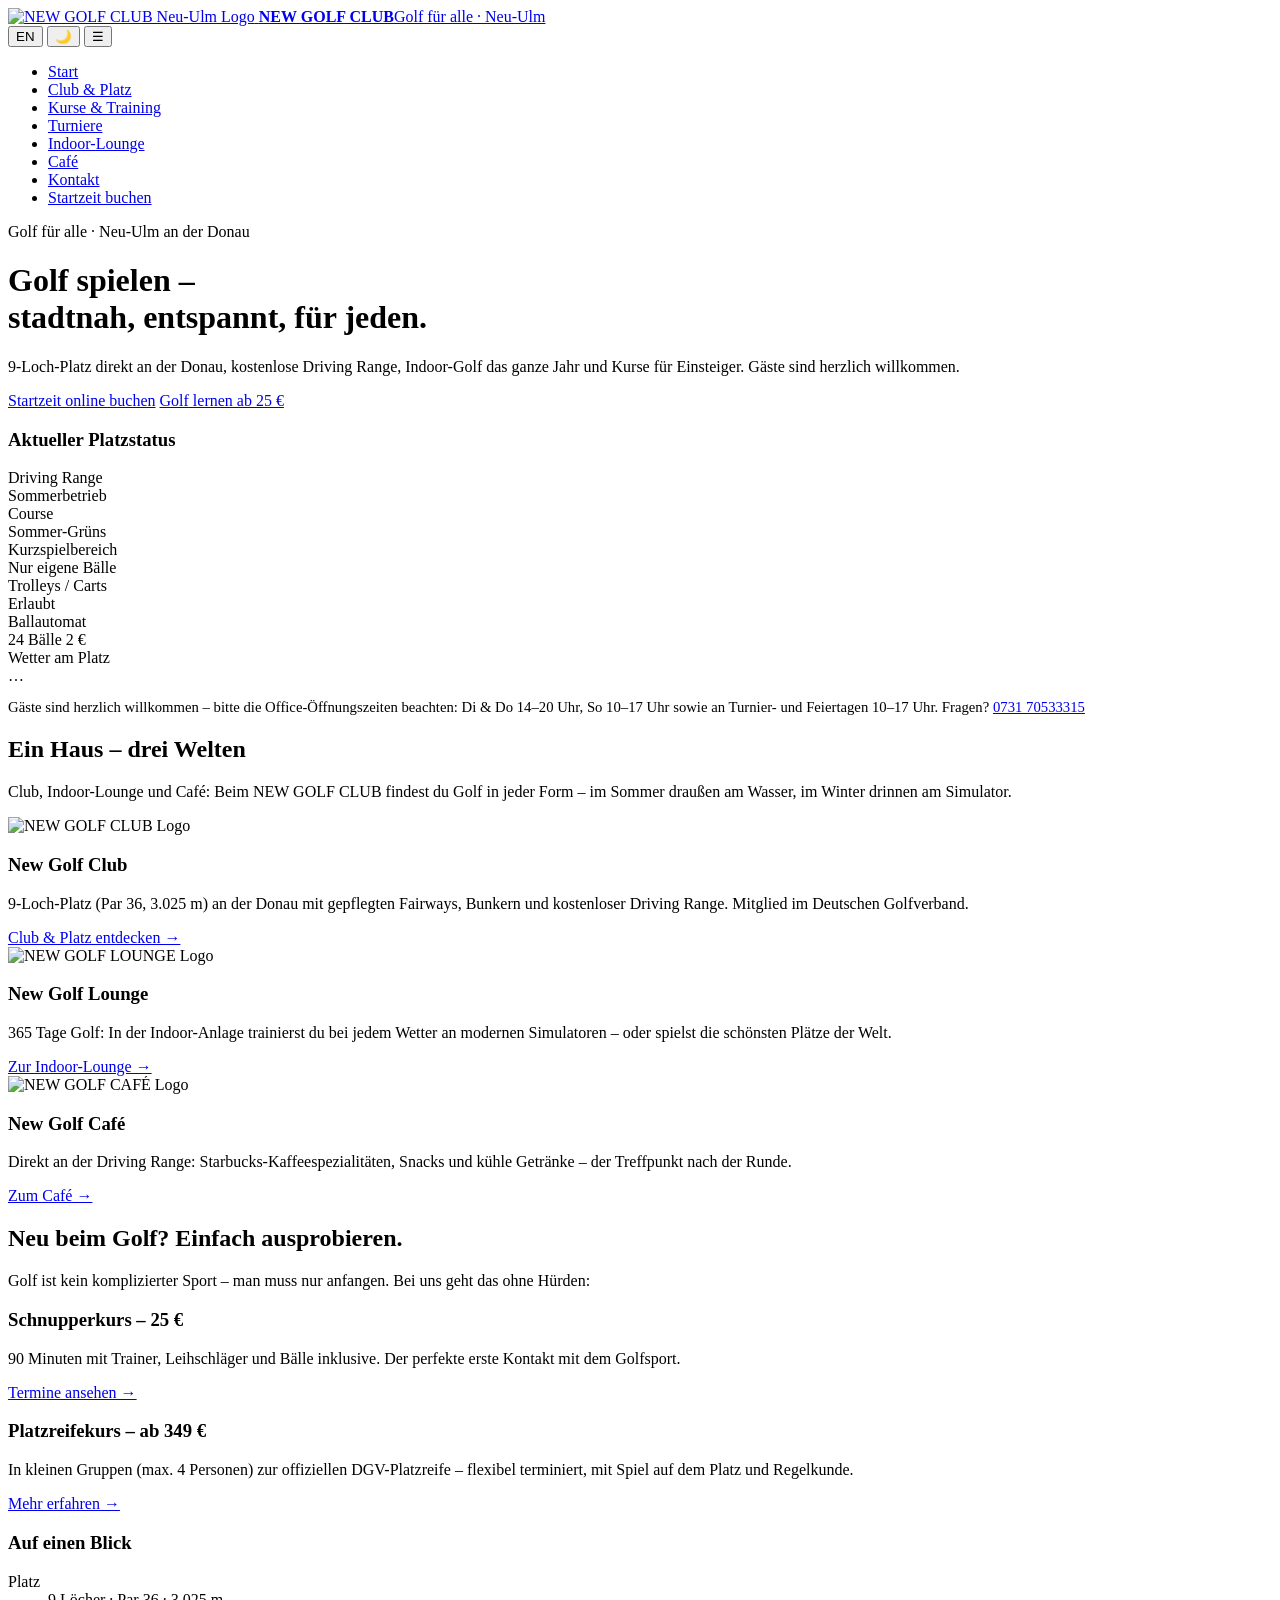
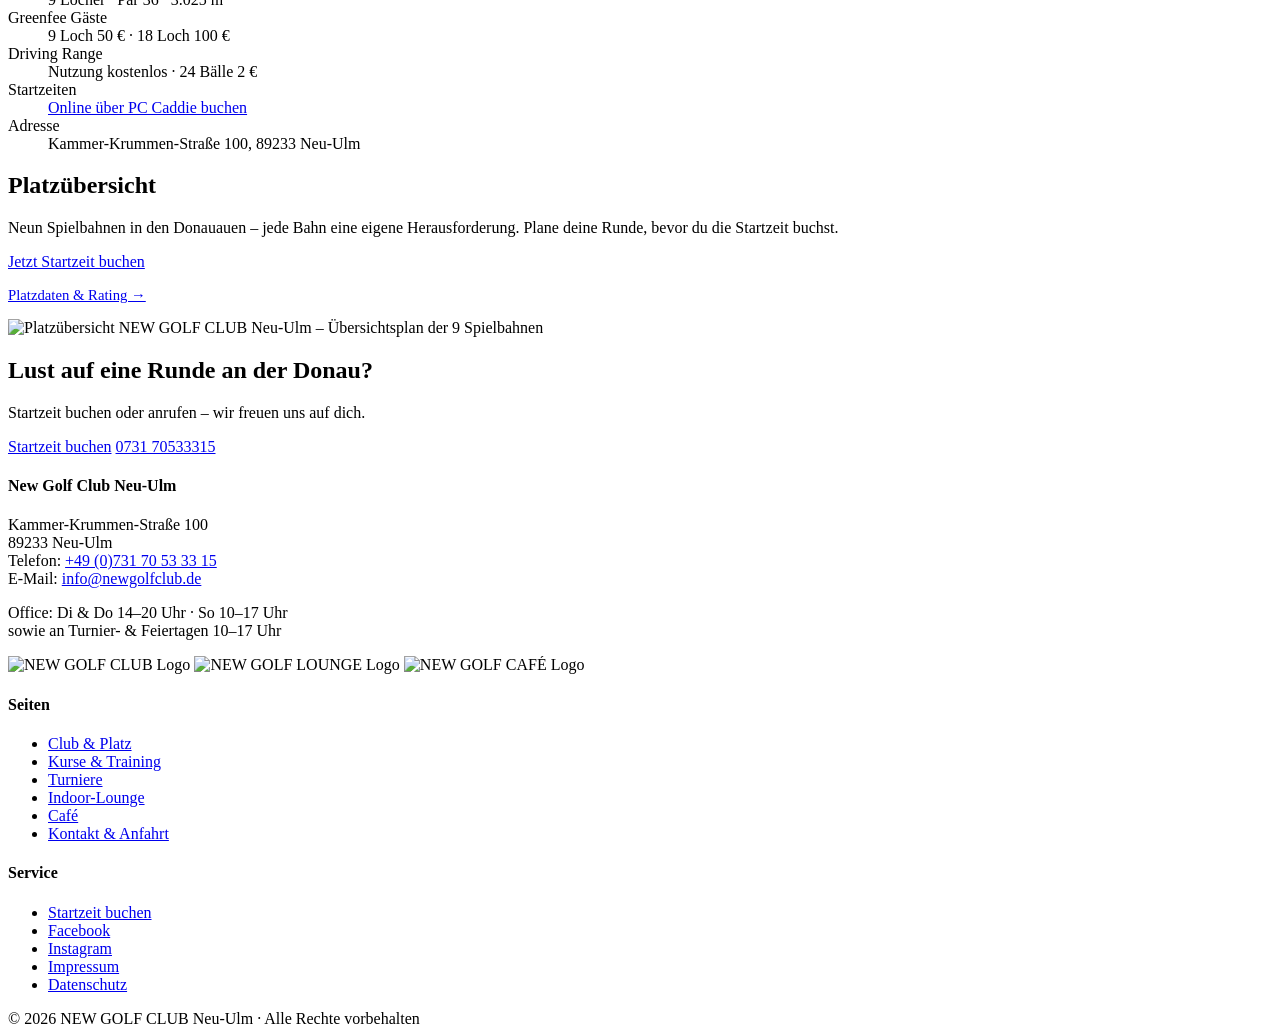
==== index.html @ 9a0db8af "Update index.html" ====
<!DOCTYPE html>
<html lang="de" data-theme="light">
<head>
<meta charset="UTF-8">
<meta name="viewport" content="width=device-width, initial-scale=1">
<title>NEW GOLF CLUB Neu-Ulm – Golf für alle | 9-Loch-Platz, Driving Range & Indoor-Golf</title>
<meta name="description" content="Golf spielen in Neu-Ulm/Ulm: 9-Loch-Golfplatz an der Donau, kostenlose Driving Range, Indoor-Golflounge, Schnupper- und Platzreifekurse. Gäste willkommen – Startzeit online buchen.">
<link rel="canonical" href="https://www.newgolfclub.de/">
<meta property="og:title" content="NEW GOLF CLUB Neu-Ulm – Golf für alle">
<meta property="og:description" content="9-Loch-Golfplatz an der Donau, Driving Range, Indoor-Golf, Kurse für Einsteiger und Fortgeschrittene.">
<meta property="og:type" content="website">
<meta property="og:url" content="https://www.newgolfclub.de/">
<meta property="og:locale" content="de_DE">
<link rel="stylesheet" href="css/style.css">
<script src="js/main.js"></script>
<script type="application/ld+json">
{
  "@context": "https://schema.org",
  "@type": "GolfCourse",
  "name": "NEW GOLF CLUB Neu-Ulm",
  "description": "9-Loch-Golfplatz (Par 36) an der Donau in Neu-Ulm mit Driving Range, Indoor-Golflounge und Golf-Café. Golfkurse für Anfänger und Fortgeschrittene.",
  "url": "https://www.newgolfclub.de/",
  "telephone": "+49-731-70533315",
  "email": "info@newgolfclub.de",
  "address": {
    "@type": "PostalAddress",
    "streetAddress": "Kammer-Krummen-Straße 100",
    "postalCode": "89233",
    "addressLocality": "Neu-Ulm",
    "addressRegion": "Bayern",
    "addressCountry": "DE"
  },
  "geo": { "@type": "GeoCoordinates", "latitude": 48.41129, "longitude": 10.01873 },
  "openingHoursSpecification": [
    { "@type": "OpeningHoursSpecification", "dayOfWeek": ["Tuesday","Thursday"], "opens": "14:00", "closes": "20:00" },
    { "@type": "OpeningHoursSpecification", "dayOfWeek": "Sunday", "opens": "10:00", "closes": "17:00" }
  ],
  "sameAs": [
    "https://www.facebook.com/newgolfclubneuulm/",
    "https://www.instagram.com/newgolfclub_nu/"
  ]
}
</script>
</head>
<body>

<header class="site-header">
  <div class="nav-wrap">
    <a class="brand" href="index.html">
      <img src="https://www.newgolfclub.de/wp-content/uploads/2018/04/mf_logos_alle_2017-02-300x238.png" alt="NEW GOLF CLUB Neu-Ulm Logo">
      <span class="brand-text"><strong>NEW GOLF CLUB</strong><span data-en="Golf for everyone · Neu-Ulm">Golf für alle · Neu-Ulm</span></span>
    </a>
    <div class="toggles">
      <button class="toggle-btn" id="langToggle" aria-label="Switch language">EN</button>
      <button class="toggle-btn" id="themeToggle" aria-label="Farbmodus wechseln">🌙</button>
      <button class="nav-toggle" aria-label="Menü öffnen">☰</button>
    </div>
    <nav class="main-nav" id="nav" aria-label="Hauptnavigation">
      <ul>
        <li><a href="index.html" class="active" data-en="Home">Start</a></li>
        <li><a href="club.html" data-en="Club &amp; Course">Club &amp; Platz</a></li>
        <li><a href="kurse.html" data-en="Lessons &amp; Training">Kurse &amp; Training</a></li>
        <li><a href="turniere.html" data-en="Tournaments">Turniere</a></li>
        <li><a href="lounge.html" data-en="Indoor Lounge">Indoor-Lounge</a></li>
        <li><a href="cafe.html">Café</a></li>
        <li><a href="kontakt.html" data-en="Contact">Kontakt</a></li>
        <li><a class="cta-nav" href="https://www.pccaddie.net/clubs/0498946/app.php?cat=tt_timetable_course" target="_blank" rel="noopener" data-en="Book tee time">Startzeit buchen</a></li>
      </ul>
    </nav>
  </div>
</header>

<div class="hero">
  <div class="hero-inner">
    <span class="kicker" data-en="Golf for everyone · Neu-Ulm on the Danube">Golf für alle · Neu-Ulm an der Donau</span>
    <h1 data-en="Golf – relaxed,&lt;br&gt;close to the city, for everyone.">Golf spielen –<br>stadtnah, entspannt, für jeden.</h1>
    <p class="lead" data-en="9-hole course right on the Danube, free driving range, indoor golf all year round and beginner courses. Guests are very welcome.">9-Loch-Platz direkt an der Donau, kostenlose Driving Range, Indoor-Golf das ganze Jahr und Kurse für Einsteiger. Gäste sind herzlich willkommen.</p>
    <a class="btn btn-gold" href="https://www.pccaddie.net/clubs/0498946/app.php?cat=tt_timetable_course" target="_blank" rel="noopener" data-en="Book tee time online">Startzeit online buchen</a>
    <a class="btn btn-ghost" href="kurse.html" data-en="Learn golf from €25">Golf lernen ab 25&nbsp;€</a>
  </div>
</div>

<section class="section-tight">
  <div class="container">
    <div class="status-bar reveal">
      <h3 data-en="Current course status">Aktueller Platzstatus</h3>
      <div class="status-grid">
        <div class="status-item"><div class="label">Driving Range</div><div class="value" data-en="Summer operation">Sommerbetrieb</div></div>
        <div class="status-item"><div class="label">Course</div><div class="value" data-en="Summer greens">Sommer-Grüns</div></div>
        <div class="status-item"><div class="label" data-en="Short game area">Kurzspielbereich</div><div class="value" data-en="Own balls only">Nur eigene Bälle</div></div>
        <div class="status-item"><div class="label">Trolleys / Carts</div><div class="value" data-en="Allowed">Erlaubt</div></div>
        <div class="status-item"><div class="label" data-en="Ball machine">Ballautomat</div><div class="value" data-en="24 balls €2">24 Bälle 2&nbsp;€</div></div>
        <div class="status-item" id="weatherWidget"><div class="label" data-en="Weather on the course">Wetter am Platz</div><div class="value">…</div></div>
      </div>
      <p style="margin-top:14px; font-size:.92rem; color:var(--text-muted);" data-en="Guests are very welcome – please note the office opening hours: Tue &amp; Thu 2–8 pm, Sun 10 am–5 pm and on tournament days and public holidays 10 am–5 pm. Questions? &lt;a href='tel:+4973170533315'&gt;0731 70533315&lt;/a&gt;">Gäste sind herzlich willkommen – bitte die Office-Öffnungszeiten beachten: Di &amp; Do 14–20&nbsp;Uhr, So 10–17&nbsp;Uhr sowie an Turnier- und Feiertagen 10–17&nbsp;Uhr. Fragen? <a href="tel:+4973170533315">0731&nbsp;70533315</a></p>
    </div>
  </div>
</section>

<section>
  <div class="container center">
    <h2 class="section-title reveal" data-en="One house – three worlds">Ein Haus – drei Welten</h2>
    <p class="section-sub reveal" data-en="Club, indoor lounge and café: at NEW GOLF CLUB you'll find golf in every form – outside by the water in summer, inside at the simulator in winter.">Club, Indoor-Lounge und Café: Beim NEW GOLF CLUB findest du Golf in jeder Form – im Sommer draußen am Wasser, im Winter drinnen am Simulator.</p>
    <div class="grid grid-3">
      <div class="card reveal">
        <img class="logo-img" src="https://www.newgolfclub.de/wp-content/uploads/2018/04/mf_logos_alle_2017-02-300x238.png" alt="NEW GOLF CLUB Logo">
        <h3>New Golf Club</h3>
        <p data-en="9-hole course (par 36, 3,025 m) on the Danube with well-kept fairways, bunkers and a free driving range. Member of the German Golf Association (DGV).">9-Loch-Platz (Par 36, 3.025&nbsp;m) an der Donau mit gepflegten Fairways, Bunkern und kostenloser Driving Range. Mitglied im Deutschen Golfverband.</p>
        <a class="card-link" href="club.html" data-en="Discover club &amp; course →">Club &amp; Platz entdecken →</a>
      </div>
      <div class="card reveal d1">
        <img class="logo-img" src="https://www.newgolfclub.de/wp-content/uploads/2018/04/mf_logos_alle_2017-01-300x238.png" alt="NEW GOLF LOUNGE Logo">
        <h3>New Golf Lounge</h3>
        <p data-en="Golf 365 days a year: train in any weather on modern simulators – or play the world's most beautiful courses.">365 Tage Golf: In der Indoor-Anlage trainierst du bei jedem Wetter an modernen Simulatoren – oder spielst die schönsten Plätze der Welt.</p>
        <a class="card-link" href="lounge.html" data-en="To the indoor lounge →">Zur Indoor-Lounge →</a>
      </div>
      <div class="card reveal d2">
        <img class="logo-img" src="https://www.newgolfclub.de/wp-content/uploads/2018/04/mf_logos_alle_2017-04-300x238.png" alt="NEW GOLF CAFÉ Logo">
        <h3>New Golf Café</h3>
        <p data-en="Right on the driving range: Starbucks coffee specialities, snacks and cold drinks – the meeting point after your round.">Direkt an der Driving Range: Starbucks-Kaffeespezialitäten, Snacks und kühle Getränke – der Treffpunkt nach der Runde.</p>
        <a class="card-link" href="cafe.html" data-en="To the café →">Zum Café →</a>
      </div>
    </div>
  </div>
</section>

<section class="section-tight">
  <div class="container">
    <div class="split">
      <div class="reveal">
        <h2 class="section-title" data-en="New to golf? Just give it a try.">Neu beim Golf? Einfach ausprobieren.</h2>
        <p class="section-sub" data-en="Golf isn't complicated – you just have to start. With us there are no hurdles:">Golf ist kein komplizierter Sport – man muss nur anfangen. Bei uns geht das ohne Hürden:</p>
        <div class="grid grid-2">
          <div class="card">
            <h3 data-en="Taster course – €25">Schnupperkurs – 25&nbsp;€</h3>
            <p data-en="90 minutes with a coach, rental clubs and balls included. The perfect first contact with golf.">90 Minuten mit Trainer, Leihschläger und Bälle inklusive. Der perfekte erste Kontakt mit dem Golfsport.</p>
            <a class="card-link" href="kurse.html#schnupperkurse" data-en="View dates →">Termine ansehen →</a>
          </div>
          <div class="card">
            <h3 data-en="Course permit (Platzreife) – from €349">Platzreifekurs – ab 349&nbsp;€</h3>
            <p data-en="Small groups (max. 4 people), flexible scheduling, on-course play and rules – leading to the official DGV course permit.">In kleinen Gruppen (max. 4 Personen) zur offiziellen DGV-Platzreife – flexibel terminiert, mit Spiel auf dem Platz und Regelkunde.</p>
            <a class="card-link" href="kurse.html#platzreifekurse" data-en="Learn more →">Mehr erfahren →</a>
          </div>
        </div>
      </div>
      <div class="infobox reveal d1">
        <h3 data-en="At a glance">Auf einen Blick</h3>
        <dl>
          <dt data-en="Course">Platz</dt><dd data-en="9 holes · par 36 · 3,025 m">9 Löcher · Par 36 · 3.025 m</dd>
          <dt data-en="Green fee guests">Greenfee Gäste</dt><dd data-en="9 holes €50 · 18 holes €100">9 Loch 50 € · 18 Loch 100 €</dd>
          <dt>Driving Range</dt><dd data-en="Free to use · 24 balls €2">Nutzung kostenlos · 24 Bälle 2 €</dd>
          <dt data-en="Tee times">Startzeiten</dt><dd><a href="https://www.pccaddie.net/clubs/0498946/app.php?cat=tt_timetable_course" target="_blank" rel="noopener" data-en="Book online via PC Caddie">Online über PC Caddie buchen</a></dd>
          <dt data-en="Address">Adresse</dt><dd>Kammer-Krummen-Straße 100, 89233 Neu-Ulm</dd>
        </dl>
      </div>
    </div>
  </div>
</section>

<section id="platzuebersicht">
  <div class="container">
    <div class="split">
      <div class="reveal">
        <h2 class="section-title" data-en="Course overview">Platzübersicht</h2>
        <p class="section-sub" data-en="Nine holes in the Danube meadows – every fairway its own challenge. Plan your round before booking your tee time.">Neun Spielbahnen in den Donauauen – jede Bahn eine eigene Herausforderung. Plane deine Runde, bevor du die Startzeit buchst.</p>
        <a class="btn btn-blue" href="https://www.pccaddie.net/clubs/0498946/app.php?cat=tt_timetable_course" target="_blank" rel="noopener" data-en="Book tee time now">Jetzt Startzeit buchen</a>
        <p style="margin-top:16px; font-size:.92rem; color:var(--text-muted);"><a href="club.html" data-en="Course details &amp; rating →">Platzdaten &amp; Rating →</a></p>
      </div>
      <div class="course-map reveal d1">
        <img src="https://www.newgolfclub.de/wp-content/uploads/2018/06/Platz.png" alt="Platzübersicht NEW GOLF CLUB Neu-Ulm – Übersichtsplan der 9 Spielbahnen" loading="lazy">
      </div>
    </div>
  </div>
</section>

<section class="section-tight">
  <div class="container">
    <div class="cta-band reveal">
      <div>
        <h2 data-en="Fancy a round on the Danube?">Lust auf eine Runde an der Donau?</h2>
        <p data-en="Book a tee time or give us a call – we look forward to seeing you.">Startzeit buchen oder anrufen – wir freuen uns auf dich.</p>
      </div>
      <div>
        <a class="btn btn-gold" href="https://www.pccaddie.net/clubs/0498946/app.php?cat=tt_timetable_course" target="_blank" rel="noopener" data-en="Book tee time">Startzeit buchen</a>
        <a class="btn btn-ghost" href="tel:+4973170533315">0731 70533315</a>
      </div>
    </div>
  </div>
</section>

<footer class="site-footer">
  <div class="footer-grid">
    <div>
      <h4>New Golf Club Neu-Ulm</h4>
      <p>Kammer-Krummen-Straße 100<br>89233 Neu-Ulm<br>
      <span data-en="Phone">Telefon</span>: <a href="tel:+4973170533315">+49 (0)731 70 53 33 15</a><br>
      E-Mail: <a href="mailto:info@newgolfclub.de">info@newgolfclub.de</a></p>
      <p style="margin-top:12px;" data-en="Office: Tue &amp; Thu 2–8 pm · Sun 10 am–5 pm&lt;br&gt;and on tournament days &amp; public holidays 10 am–5 pm">Office: Di &amp; Do 14–20 Uhr · So 10–17 Uhr<br>sowie an Turnier- &amp; Feiertagen 10–17 Uhr</p>
      <div class="footer-logos">
        <img src="https://www.newgolfclub.de/wp-content/uploads/2018/04/mf_logos_alle_2017-02-300x238.png" alt="NEW GOLF CLUB Logo" loading="lazy">
        <img src="https://www.newgolfclub.de/wp-content/uploads/2018/04/mf_logos_alle_2017-01-300x238.png" alt="NEW GOLF LOUNGE Logo" loading="lazy">
        <img src="https://www.newgolfclub.de/wp-content/uploads/2018/04/mf_logos_alle_2017-04-300x238.png" alt="NEW GOLF CAFÉ Logo" loading="lazy">
      </div>
    </div>
    <div>
      <h4 data-en="Pages">Seiten</h4>
      <ul>
        <li><a href="club.html" data-en="Club &amp; Course">Club &amp; Platz</a></li>
        <li><a href="kurse.html" data-en="Lessons &amp; Training">Kurse &amp; Training</a></li>
        <li><a href="turniere.html" data-en="Tournaments">Turniere</a></li>
        <li><a href="lounge.html" data-en="Indoor Lounge">Indoor-Lounge</a></li>
        <li><a href="cafe.html">Café</a></li>
        <li><a href="kontakt.html" data-en="Contact &amp; Directions">Kontakt &amp; Anfahrt</a></li>
      </ul>
    </div>
    <div>
      <h4>Service</h4>
      <ul>
        <li><a href="https://www.pccaddie.net/clubs/0498946/app.php?cat=tt_timetable_course" target="_blank" rel="noopener" data-en="Book tee time">Startzeit buchen</a></li>
        <li><a href="https://www.facebook.com/newgolfclubneuulm/" target="_blank" rel="noopener">Facebook</a></li>
        <li><a href="https://www.instagram.com/newgolfclub_nu/" target="_blank" rel="noopener">Instagram</a></li>
        <li><a href="impressum.html">Impressum</a></li>
        <li><a href="datenschutz.html" data-en="Privacy policy">Datenschutz</a></li>
      </ul>
    </div>
  </div>
  <div class="footer-bottom" data-en="© 2026 NEW GOLF CLUB Neu-Ulm · All rights reserved">© 2026 NEW GOLF CLUB Neu-Ulm · Alle Rechte vorbehalten</div>
</footer>

</body>
</html>
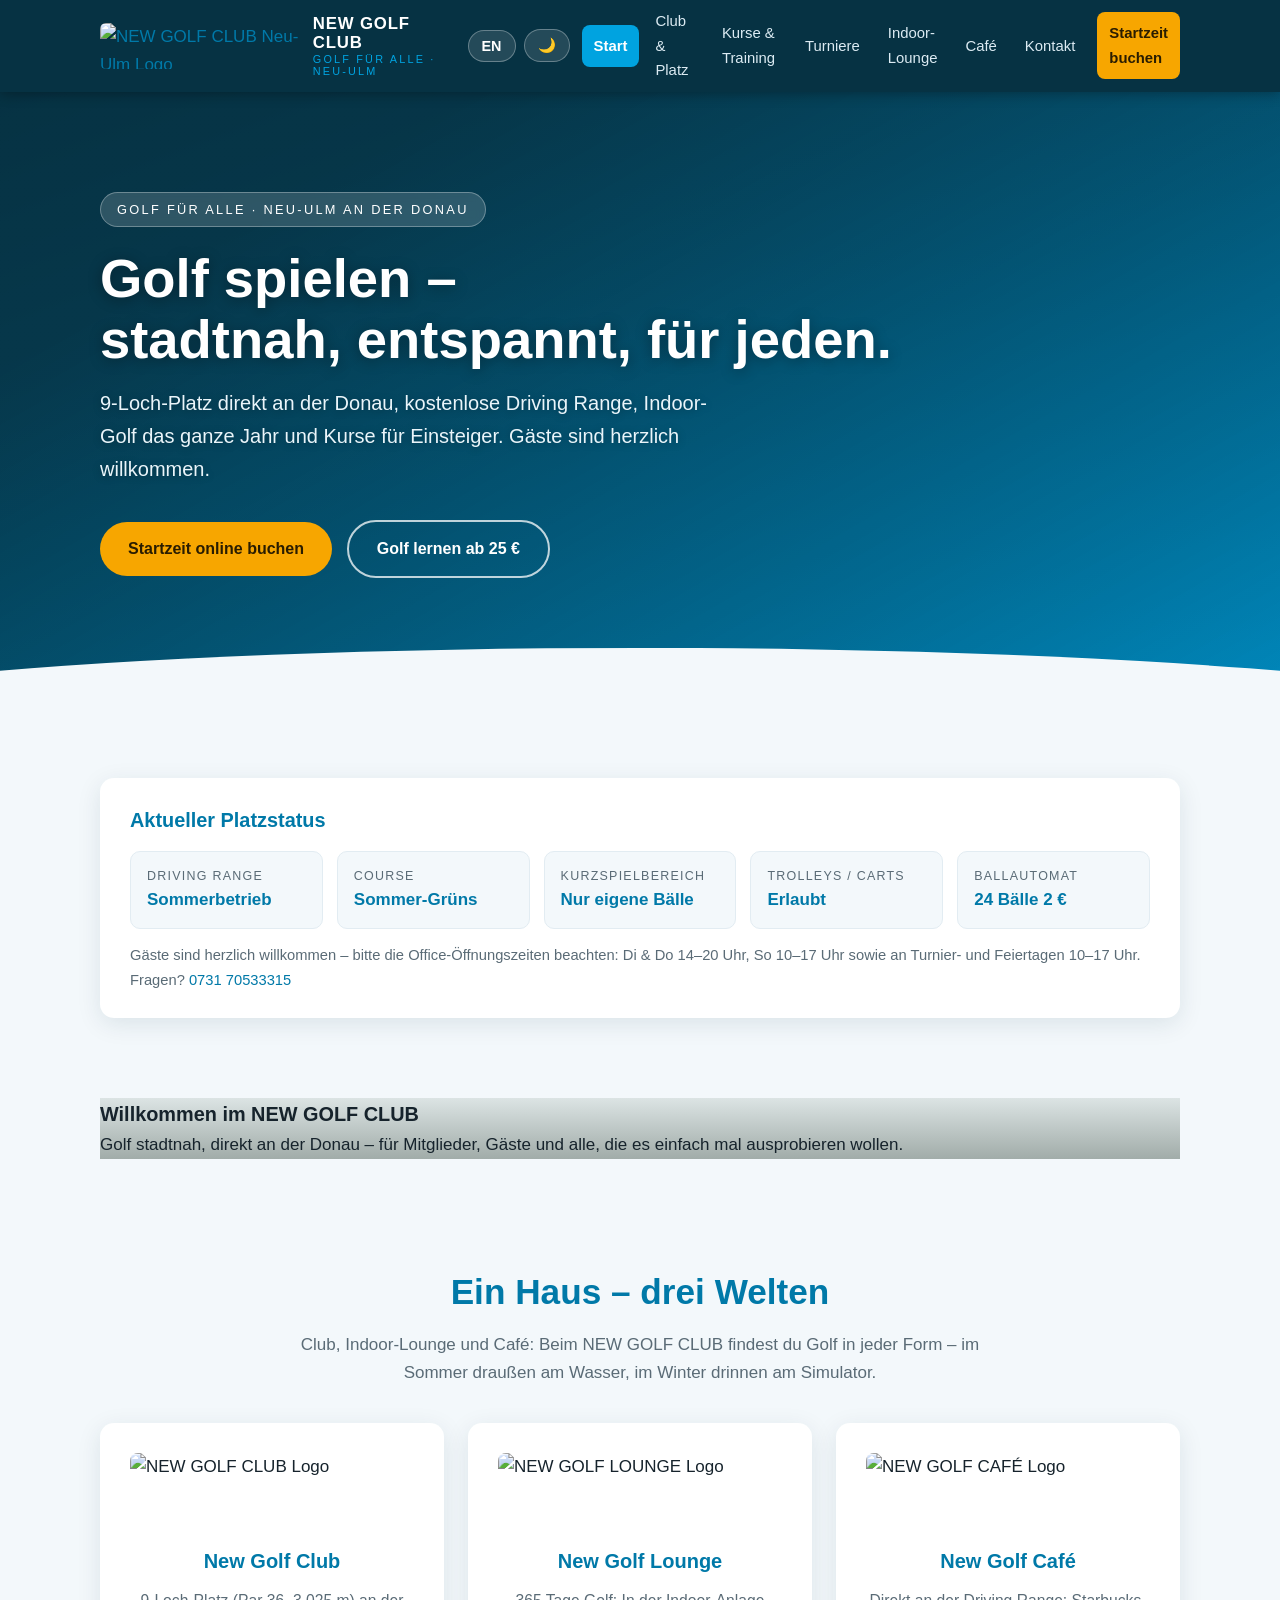
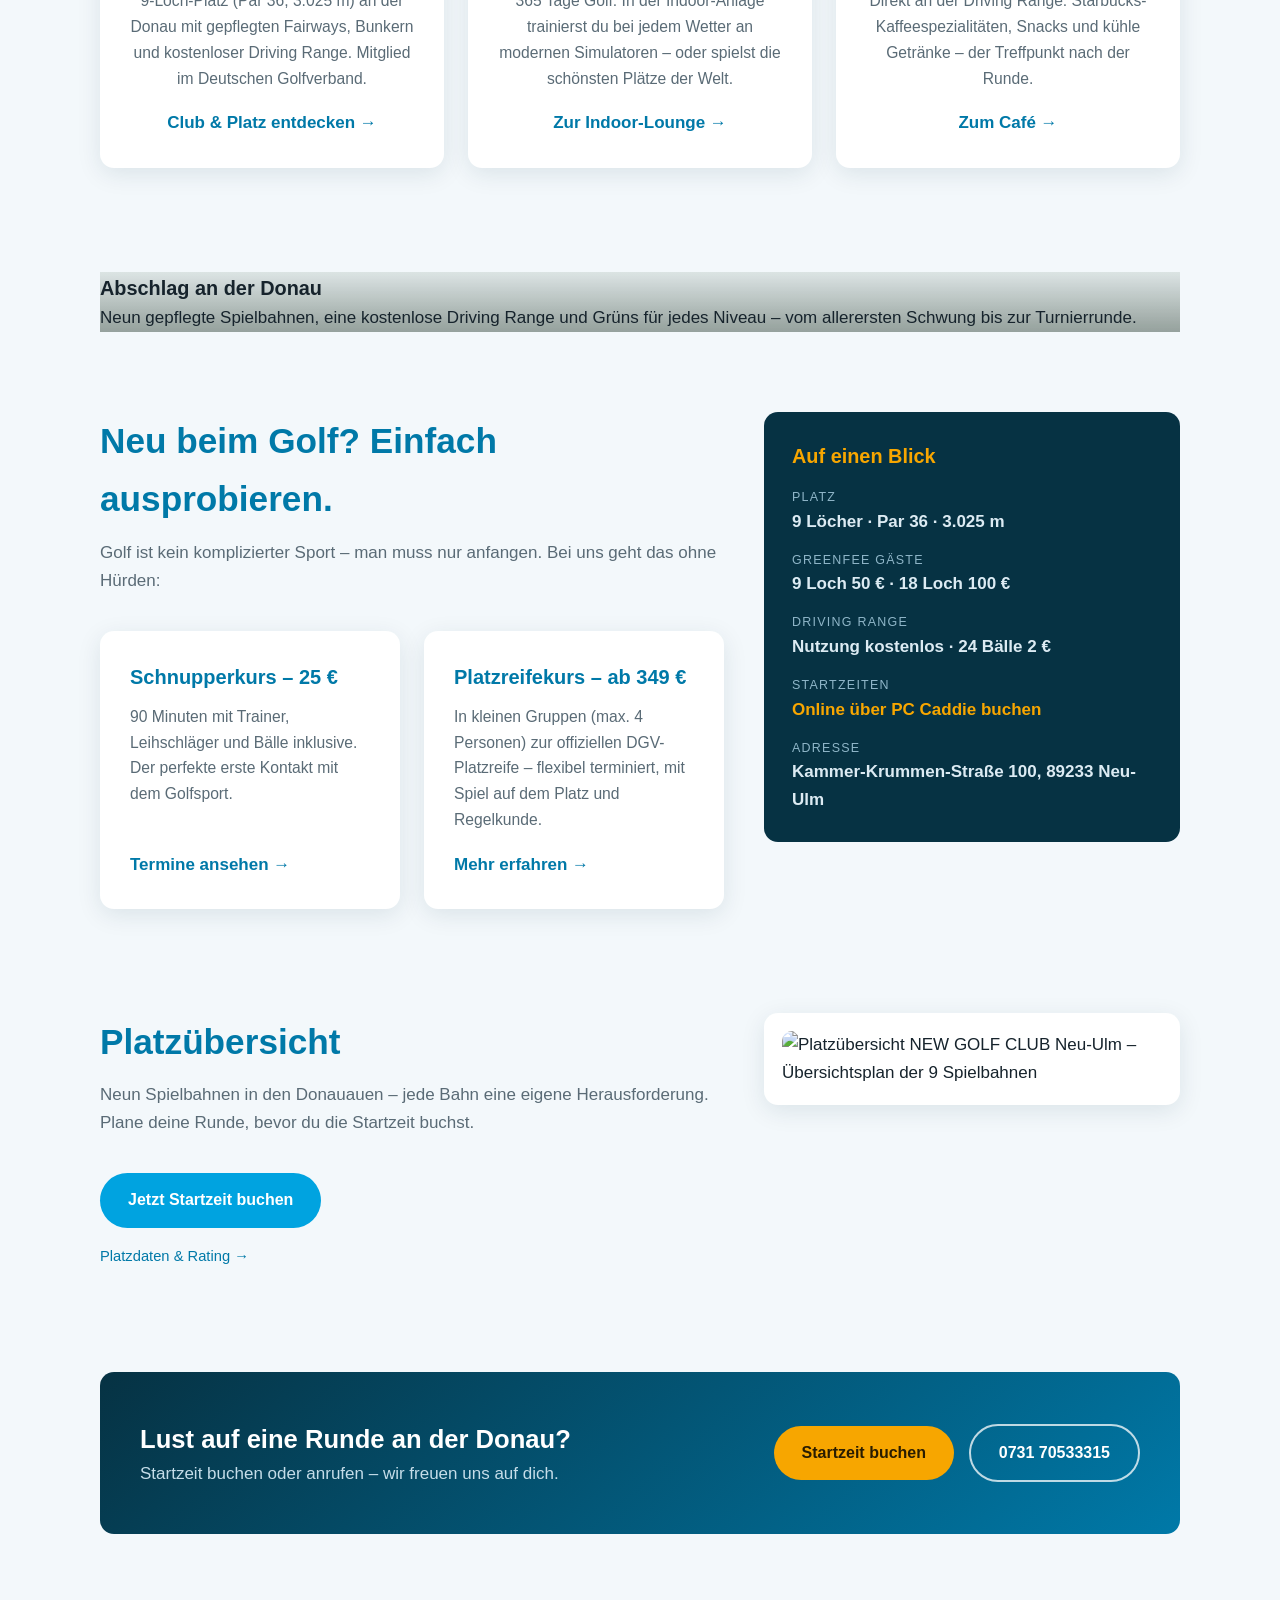
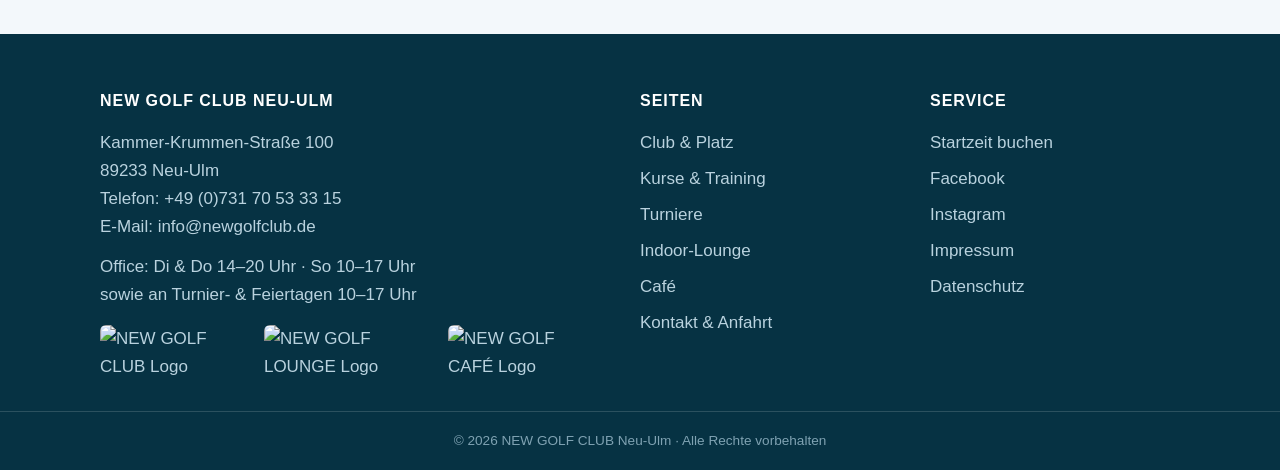
==== commit 6ade568c: "Update index.html" ====
--- a/index.html
+++ b/index.html
@@ -97,6 +97,18 @@
   </div>
 </section>
 
+<section class="section-tight">
+  <div class="container">
+    <div class="photo-band reveal" role="img" aria-label="Willkommensbanner des NEW GOLF CLUB Neu-Ulm auf dem Golfgelände"
+         style="background-image: linear-gradient(rgba(15,52,24,.10), rgba(8,30,15,.35)), url('images/banner-willkommen.jpg');">
+      <div class="band-caption">
+        <h3 data-en="Welcome to NEW GOLF CLUB">Willkommen im NEW GOLF CLUB</h3>
+        <p data-en="Golf close to the city, right on the Danube – for members, guests and everyone who wants to give it a try.">Golf stadtnah, direkt an der Donau – für Mitglieder, Gäste und alle, die es einfach mal ausprobieren wollen.</p>
+      </div>
+    </div>
+  </div>
+</section>
+
 <section>
   <div class="container center">
     <h2 class="section-title reveal" data-en="One house – three worlds">Ein Haus – drei Welten</h2>
@@ -119,6 +131,18 @@
         <h3>New Golf Café</h3>
         <p data-en="Right on the driving range: Starbucks coffee specialities, snacks and cold drinks – the meeting point after your round.">Direkt an der Driving Range: Starbucks-Kaffeespezialitäten, Snacks und kühle Getränke – der Treffpunkt nach der Runde.</p>
         <a class="card-link" href="cafe.html" data-en="To the café →">Zum Café →</a>
+      </div>
+    </div>
+  </div>
+</section>
+
+<section class="section-tight">
+  <div class="container">
+    <div class="photo-band tall reveal" role="img" aria-label="Golfball mit NEW-GOLF-CLUB-Logo im Gras, Spieler beim Abschlag im Hintergrund"
+         style="background-image: linear-gradient(rgba(15,52,24,.10), rgba(8,30,15,.40)), url('images/ball-gras.jpg');">
+      <div class="band-caption">
+        <h3 data-en="Tee off on the Danube">Abschlag an der Donau</h3>
+        <p data-en="Nine well-kept holes, a free driving range and greens for every skill level – from your very first swing to a competitive round.">Neun gepflegte Spielbahnen, eine kostenlose Driving Range und Grüns für jedes Niveau – vom allerersten Schwung bis zur Turnierrunde.</p>
       </div>
     </div>
   </div>
--- a/css/style.css
+++ b/css/style.css
@@ -0,0 +1,296 @@
+/* ===================================================
+   NEW GOLF CLUB Neu-Ulm – Stylesheet
+   Markenblau, Light/Dark Mode, Animationen
+   =================================================== */
+
+:root {
+  --brand: #00a3e0;          /* Logo-Blau */
+  --brand-dark: #0079a8;
+  --brand-deep: #063243;     /* Header/Footer Petrol */
+  --accent: #f7a600;         /* Lounge-Orange */
+  --bg: #f3f8fb;
+  --surface: #ffffff;
+  --text: #16232c;
+  --text-muted: #5a6b76;
+  --line: #e2ecf2;
+  --notice-bg: #fff6df;
+  --notice-line: #f0d896;
+  --radius: 14px;
+  --shadow: 0 6px 24px rgba(6, 50, 67, 0.10);
+  --maxw: 1120px;
+  --hero-overlay-1: rgba(6, 50, 67, .82);
+  --hero-overlay-2: rgba(0, 121, 168, .55);
+}
+
+[data-theme="dark"] {
+  --bg: #0b141b;
+  --surface: #12212b;
+  --text: #e7f0f5;
+  --text-muted: #93a8b4;
+  --line: #1e3340;
+  --notice-bg: #2a2413;
+  --notice-line: #57491f;
+  --shadow: 0 6px 24px rgba(0, 0, 0, 0.45);
+  --hero-overlay-1: rgba(4, 22, 31, .90);
+  --hero-overlay-2: rgba(0, 90, 128, .55);
+}
+
+* { margin: 0; padding: 0; box-sizing: border-box; }
+html { scroll-behavior: smooth; }
+
+body {
+  font-family: -apple-system, BlinkMacSystemFont, "Segoe UI", Roboto, Helvetica, Arial, sans-serif;
+  color: var(--text);
+  background: var(--bg);
+  line-height: 1.65;
+  font-size: 17px;
+  transition: background .35s ease, color .35s ease;
+}
+
+img { max-width: 100%; display: block; }
+a { color: var(--brand-dark); text-decoration: none; }
+[data-theme="dark"] a { color: #4dc3ee; }
+a:hover { text-decoration: underline; }
+
+.container { max-width: var(--maxw); margin: 0 auto; padding: 0 20px; }
+
+/* ---------- Header / Navigation ---------- */
+.site-header {
+  position: sticky; top: 0; z-index: 100;
+  background: var(--brand-deep);
+  box-shadow: 0 2px 12px rgba(0,0,0,.3);
+}
+.nav-wrap {
+  max-width: var(--maxw); margin: 0 auto; padding: 0 20px;
+  display: flex; align-items: center; justify-content: space-between;
+  min-height: 70px; gap: 12px;
+}
+.brand { display: flex; align-items: center; gap: 12px; text-decoration: none; }
+.brand:hover { text-decoration: none; }
+.brand img { height: 46px; width: auto; border-radius: 6px; }
+.brand-text { display: flex; flex-direction: column; line-height: 1.15; }
+.brand-text strong { color: #ffffff; font-size: 1.05rem; letter-spacing: .05em; }
+.brand-text span { color: var(--brand); font-size: .68rem; letter-spacing: .2em; text-transform: uppercase; }
+
+.main-nav ul { list-style: none; display: flex; align-items: center; gap: 4px; }
+.main-nav a {
+  color: #dcebf3; padding: 9px 12px; border-radius: 8px;
+  font-size: .93rem; font-weight: 500; display: block;
+}
+.main-nav a:hover { background: rgba(255,255,255,.12); text-decoration: none; }
+.main-nav a.active { background: var(--brand); color: #ffffff; font-weight: 700; }
+.main-nav a.cta-nav { background: var(--accent); color: #2a1d00; font-weight: 700; margin-left: 6px; }
+.main-nav a.cta-nav:hover { background: #ffb824; }
+
+.toggles { display: flex; gap: 8px; align-items: center; }
+.toggle-btn {
+  background: rgba(255,255,255,.12); border: 1px solid rgba(255,255,255,.3);
+  color: #ffffff; border-radius: 999px; padding: 7px 13px; font-size: .9rem;
+  cursor: pointer; font-weight: 700; transition: background .2s;
+}
+.toggle-btn:hover { background: rgba(255,255,255,.25); }
+
+.nav-toggle {
+  display: none; background: none; border: 2px solid rgba(255,255,255,.5);
+  color: #ffffff; border-radius: 8px; padding: 7px 12px; font-size: 1.1rem; cursor: pointer;
+}
+
+@media (max-width: 1020px) {
+  .nav-toggle { display: block; }
+  .main-nav { display: none; width: 100%; order: 4; }
+  .main-nav.open { display: block; }
+  .nav-wrap { flex-wrap: wrap; padding: 12px 20px; }
+  .main-nav ul { flex-direction: column; align-items: stretch; gap: 2px; padding: 10px 0; }
+  .main-nav a.cta-nav { margin-left: 0; text-align: center; }
+}
+
+/* ---------- Hero ---------- */
+.hero {
+  position: relative; color: #ffffff; overflow: hidden;
+  background:
+    linear-gradient(150deg, var(--hero-overlay-1) 20%, var(--hero-overlay-2) 100%),
+    url("../images/hero-flag.jpg") center 35% / cover no-repeat,
+    linear-gradient(160deg, #063243 0%, #0079a8 60%, #00a3e0 100%);
+}
+.hero::after {
+  content: ""; position: absolute; inset: auto 0 0 0; height: 90px;
+  background: var(--bg);
+  clip-path: ellipse(75% 100% at 50% 100%);
+  transition: background .35s ease;
+}
+.hero-inner { max-width: var(--maxw); margin: 0 auto; padding: 100px 20px 160px; will-change: transform; }
+.hero .kicker {
+  display: inline-block; background: rgba(255,255,255,.16); border: 1px solid rgba(255,255,255,.3);
+  padding: 6px 16px; border-radius: 999px; font-size: .8rem; letter-spacing: .18em;
+  text-transform: uppercase; margin-bottom: 22px; backdrop-filter: blur(4px);
+}
+.hero h1 { font-size: clamp(2.1rem, 5vw, 3.4rem); line-height: 1.12; margin-bottom: 16px; text-shadow: 0 2px 14px rgba(0,0,0,.35); }
+.hero p.lead { font-size: clamp(1.05rem, 2vw, 1.25rem); max-width: 640px; color: #eaf5fa; margin-bottom: 34px; text-shadow: 0 1px 8px rgba(0,0,0,.3); }
+.hero-small .hero-inner { padding: 64px 20px 130px; }
+
+.btn {
+  display: inline-block; padding: 14px 28px; border-radius: 999px;
+  font-weight: 700; font-size: 1rem; transition: transform .15s ease, box-shadow .15s ease;
+}
+.btn:hover { text-decoration: none; transform: translateY(-2px); box-shadow: 0 8px 20px rgba(0,0,0,.25); }
+.btn-gold { background: var(--accent); color: #2a1d00; }
+.btn-ghost { border: 2px solid rgba(255,255,255,.75); color: #ffffff; margin-left: 10px; }
+.btn-blue { background: var(--brand); color: #ffffff; }
+@media (max-width: 560px) { .btn-ghost { margin-left: 0; margin-top: 12px; } }
+
+/* ---------- Scroll-Reveal ---------- */
+.reveal { opacity: 0; transform: translateY(26px); transition: opacity .7s ease, transform .7s ease; }
+.reveal.visible { opacity: 1; transform: none; }
+.reveal.d1 { transition-delay: .12s; }
+.reveal.d2 { transition-delay: .24s; }
+.reveal.d3 { transition-delay: .36s; }
+@media (prefers-reduced-motion: reduce) {
+  .reveal { opacity: 1; transform: none; transition: none; }
+  html { scroll-behavior: auto; }
+}
+
+/* ---------- Sections ---------- */
+section { padding: 64px 0; }
+.section-tight { padding: 40px 0; }
+h2.section-title { font-size: clamp(1.6rem, 3.4vw, 2.2rem); color: var(--brand-dark); margin-bottom: 10px; }
+[data-theme="dark"] h2.section-title { color: #4dc3ee; }
+p.section-sub { color: var(--text-muted); max-width: 680px; margin-bottom: 36px; }
+.center { text-align: center; }
+.center p.section-sub { margin-left: auto; margin-right: auto; }
+
+/* ---------- Cards ---------- */
+.grid { display: grid; gap: 24px; }
+.grid-3 { grid-template-columns: repeat(3, 1fr); }
+.grid-2 { grid-template-columns: repeat(2, 1fr); }
+@media (max-width: 900px) { .grid-3, .grid-2 { grid-template-columns: 1fr; } }
+
+.card {
+  background: var(--surface); border-radius: var(--radius); box-shadow: var(--shadow);
+  padding: 30px; display: flex; flex-direction: column;
+  transition: transform .25s ease, box-shadow .25s ease, background .35s ease;
+}
+.card:hover { transform: translateY(-6px); box-shadow: 0 14px 34px rgba(6,50,67,.16); }
+.card .logo-img { height: 74px; width: auto; margin-bottom: 18px; border-radius: 8px; align-self: flex-start; }
+.card .icon {
+  width: 52px; height: 52px; border-radius: 14px; display: flex; align-items: center; justify-content: center;
+  background: linear-gradient(140deg, var(--brand-dark), var(--brand));
+  color: #fff; font-size: 1.5rem; margin-bottom: 18px;
+}
+.card h3 { color: var(--brand-dark); font-size: 1.25rem; margin-bottom: 10px; }
+[data-theme="dark"] .card h3 { color: #4dc3ee; }
+.card p { color: var(--text-muted); font-size: .98rem; }
+.card .card-link { margin-top: auto; padding-top: 18px; font-weight: 700; }
+
+/* ---------- Status-Leiste ---------- */
+.status-bar { background: var(--surface); border-radius: var(--radius); box-shadow: var(--shadow); padding: 26px 30px; transition: background .35s ease; }
+.status-bar h3 { color: var(--brand-dark); margin-bottom: 14px; }
+[data-theme="dark"] .status-bar h3 { color: #4dc3ee; }
+.status-grid { display: grid; grid-template-columns: repeat(auto-fit, minmax(180px, 1fr)); gap: 14px; }
+.status-item { background: var(--bg); border-radius: 10px; padding: 14px 16px; border: 1px solid var(--line); }
+.status-item .label { font-size: .78rem; letter-spacing: .1em; text-transform: uppercase; color: var(--text-muted); }
+.status-item .value { font-weight: 700; color: var(--brand-dark); }
+[data-theme="dark"] .status-item .value { color: #4dc3ee; }
+
+/* ---------- Tabellen ---------- */
+.table-wrap { overflow-x: auto; background: var(--surface); border-radius: var(--radius); box-shadow: var(--shadow); }
+table { width: 100%; border-collapse: collapse; min-width: 480px; }
+th, td { text-align: left; padding: 14px 18px; border-bottom: 1px solid var(--line); }
+th { background: var(--brand-deep); color: #fff; font-size: .9rem; letter-spacing: .04em; }
+tr:last-child td { border-bottom: none; }
+td strong { color: var(--brand-dark); }
+[data-theme="dark"] td strong { color: #4dc3ee; }
+
+/* ---------- Preis-Boxen ---------- */
+.price-box { background: var(--surface); border-radius: var(--radius); box-shadow: var(--shadow); padding: 28px; text-align: center; transition: transform .25s ease, background .35s ease; }
+.price-box:hover { transform: translateY(-6px); }
+.price-box .price { font-size: 2rem; font-weight: 800; color: var(--brand-dark); }
+[data-theme="dark"] .price-box .price { color: #4dc3ee; }
+.price-box .per { color: var(--text-muted); font-size: .9rem; }
+.price-box h3 { color: var(--brand); margin-bottom: 8px; }
+
+/* ---------- Split / Infobox ---------- */
+.split { display: grid; grid-template-columns: 1.2fr .8fr; gap: 40px; align-items: start; }
+@media (max-width: 900px) { .split { grid-template-columns: 1fr; } }
+.infobox { background: var(--brand-deep); color: #dcebf3; border-radius: var(--radius); padding: 28px; }
+.infobox h3 { color: var(--accent); margin-bottom: 14px; }
+.infobox dt { font-size: .78rem; text-transform: uppercase; letter-spacing: .1em; color: #8fb6c8; margin-top: 14px; }
+.infobox dd { font-weight: 600; }
+.infobox a { color: var(--accent); }
+
+/* ---------- Platzübersicht ---------- */
+.course-map {
+  background: var(--surface); border-radius: var(--radius); box-shadow: var(--shadow);
+  padding: 18px; transition: background .35s ease;
+}
+.course-map img { width: 100%; border-radius: 10px; }
+
+/* ---------- Karte / Hinweis ---------- */
+.map-embed { border: 0; width: 100%; height: 420px; border-radius: var(--radius); box-shadow: var(--shadow); }
+.notice { background: var(--notice-bg); border: 1px solid var(--notice-line); border-radius: 10px; padding: 14px 18px; font-size: .95rem; margin: 20px 0; }
+
+/* ---------- CTA-Band ---------- */
+.cta-band {
+  background: linear-gradient(140deg, var(--brand-deep), var(--brand-dark));
+  color: #fff; border-radius: var(--radius); padding: 46px 40px;
+  display: flex; flex-wrap: wrap; align-items: center; justify-content: space-between; gap: 20px;
+}
+.cta-band h2 { font-size: 1.6rem; }
+.cta-band p { color: #c5dde9; }
+
+/* ---------- Footer ---------- */
+.site-footer { background: var(--brand-deep); color: #b9d2de; margin-top: 60px; }
+.footer-grid {
+  max-width: var(--maxw); margin: 0 auto; padding: 54px 20px 30px;
+  display: grid; grid-template-columns: 2fr 1fr 1fr; gap: 40px;
+}
+@media (max-width: 800px) { .footer-grid { grid-template-columns: 1fr; } }
+.site-footer h4 { color: #fff; margin-bottom: 14px; font-size: 1rem; letter-spacing: .06em; text-transform: uppercase; }
+.site-footer a { color: #b9d2de; }
+.site-footer a:hover { color: var(--accent); }
+.site-footer ul { list-style: none; }
+.site-footer li { margin-bottom: 8px; }
+.footer-logos { display: flex; gap: 12px; margin-top: 16px; }
+.footer-logos img { height: 56px; width: auto; border-radius: 6px; }
+.footer-bottom { border-top: 1px solid rgba(255,255,255,.15); text-align: center; padding: 18px 20px; font-size: .85rem; color: #7fa2b2; }
+
+/* ---------- Dark-Mode Kontrast-Fixes ---------- */
+[data-theme="dark"] .main-nav a { color: #dcebf3; }
+[data-theme="dark"] .main-nav a.active { color: #ffffff; }
+[data-theme="dark"] .main-nav a.cta-nav { color: #2a1d00; }
+[data-theme="dark"] .btn-gold { color: #2a1d00; }
+[data-theme="dark"] .btn-blue { color: #ffffff; }
+[data-theme="dark"] .btn-ghost { color: #ffffff; }
+[data-theme="dark"] .infobox a { color: var(--accent); }
+[data-theme="dark"] .site-footer a { color: #b9d2de; }
+[data-theme="dark"] .site-footer a:hover { color: var(--accent); }
+
+/* ---------- Turnierkalender ---------- */
+.filter-chips { display: flex; flex-wrap: wrap; gap: 10px; margin-bottom: 30px; }
+.chip {
+  border: 2px solid var(--brand); background: transparent; color: var(--brand-dark);
+  border-radius: 999px; padding: 8px 18px; font-weight: 700; cursor: pointer;
+  font-size: .9rem; transition: background .2s, color .2s;
+}
+[data-theme="dark"] .chip { color: #4dc3ee; }
+.chip:hover, .chip.active-chip { background: var(--brand); color: #ffffff; }
+[data-theme="dark"] .chip.active-chip { color: #ffffff; }
+
+.month-grid { display: grid; grid-template-columns: repeat(auto-fill, minmax(300px, 1fr)); gap: 24px; }
+.month-card { background: var(--surface); border-radius: var(--radius); box-shadow: var(--shadow); padding: 24px; transition: background .35s ease; }
+.month-card h3 { color: var(--brand-dark); border-bottom: 2px solid var(--brand); padding-bottom: 8px; margin-bottom: 14px; }
+[data-theme="dark"] .month-card h3 { color: #4dc3ee; }
+.event-list { list-style: none; }
+.event-list li { display: flex; align-items: center; gap: 10px; padding: 7px 0; border-bottom: 1px solid var(--line); }
+.event-list li:last-child { border-bottom: none; }
+.event-date { font-weight: 700; min-width: 62px; color: var(--text-muted); font-size: .85rem; }
+.event-badge { padding: 3px 12px; border-radius: 999px; font-size: .86rem; font-weight: 600; color: #ffffff; }
+.event-badge.dark-text { color: #1e2124; }
+.event-hidden { display: none; }
+.legend-note { font-size: .9rem; color: var(--text-muted); margin-top: 24px; }
+
+/* ---------- Prose ---------- */
+.prose h2 { color: var(--brand-dark); margin: 34px 0 10px; font-size: 1.35rem; }
+.prose h3 { color: var(--brand); margin: 24px 0 8px; font-size: 1.1rem; }
+[data-theme="dark"] .prose h2 { color: #4dc3ee; }
+.prose p, .prose ul { margin-bottom: 14px; }
+.prose ul { padding-left: 22px; }
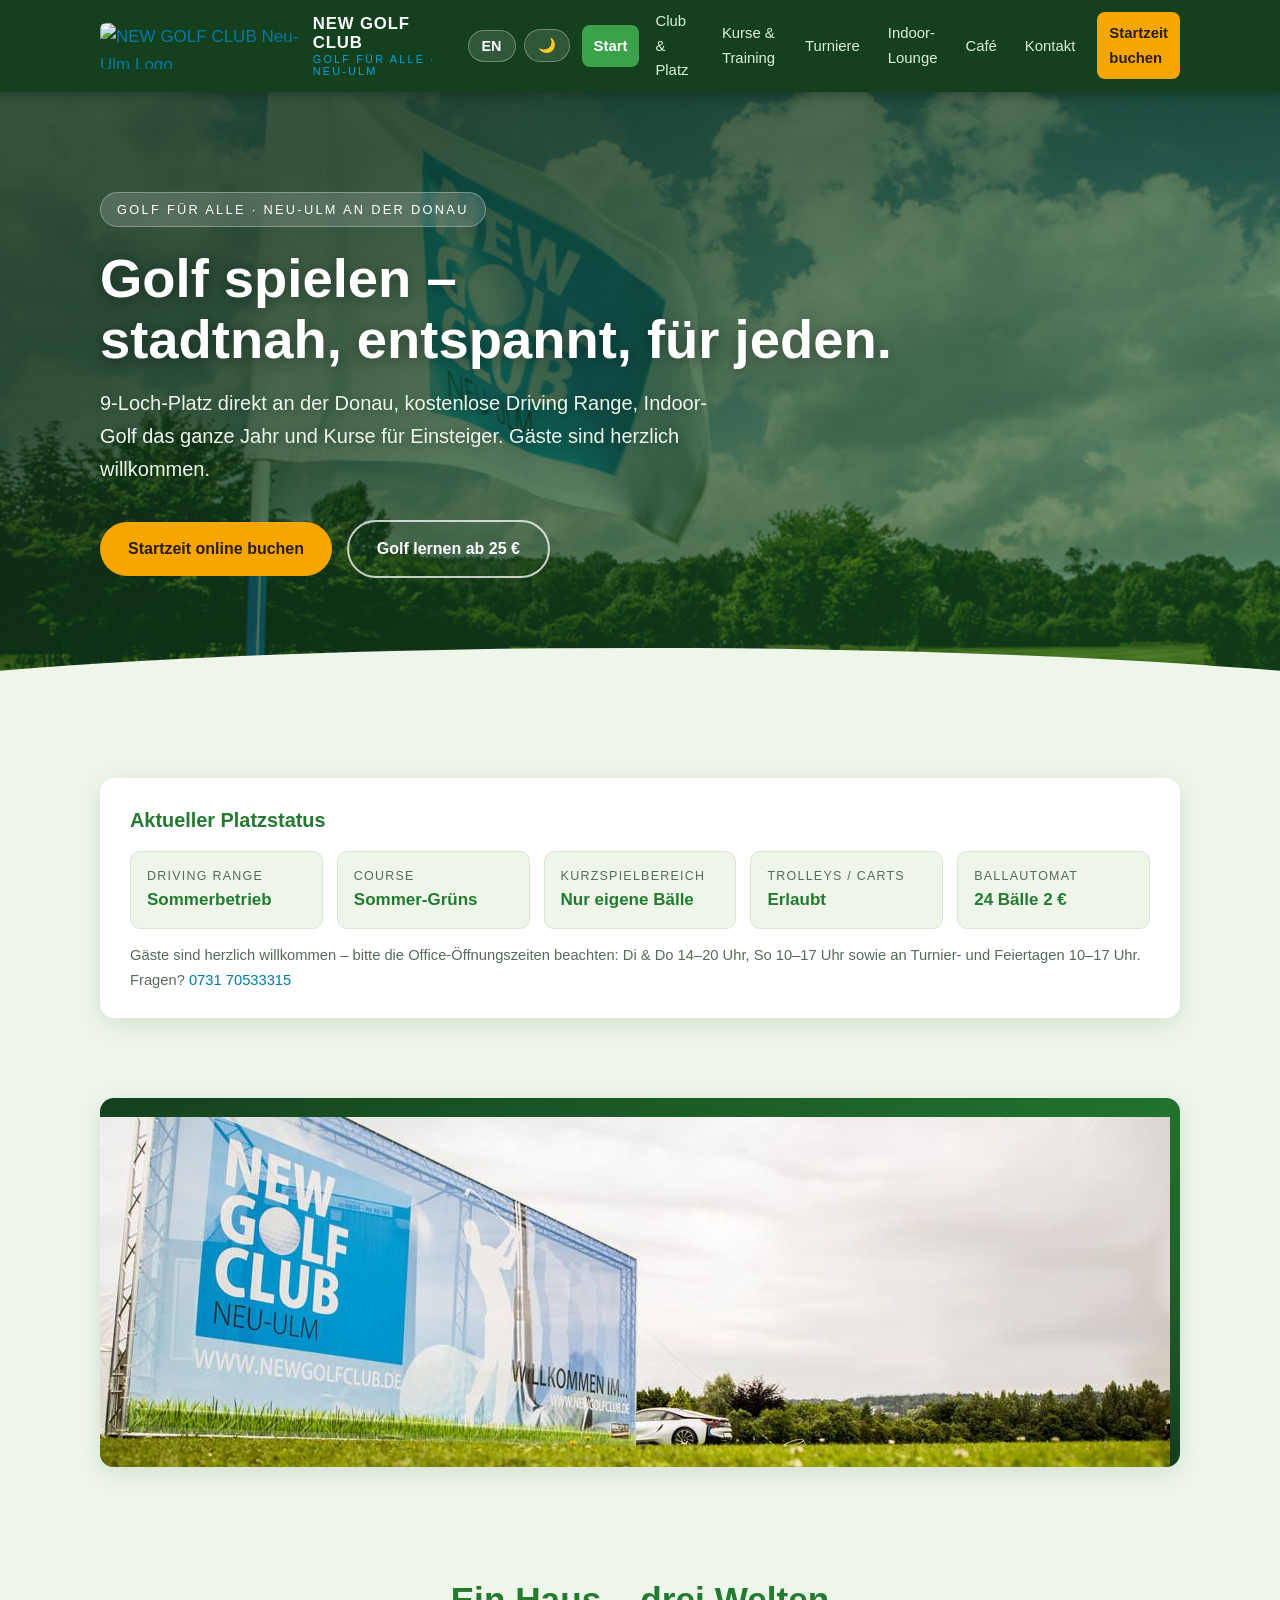
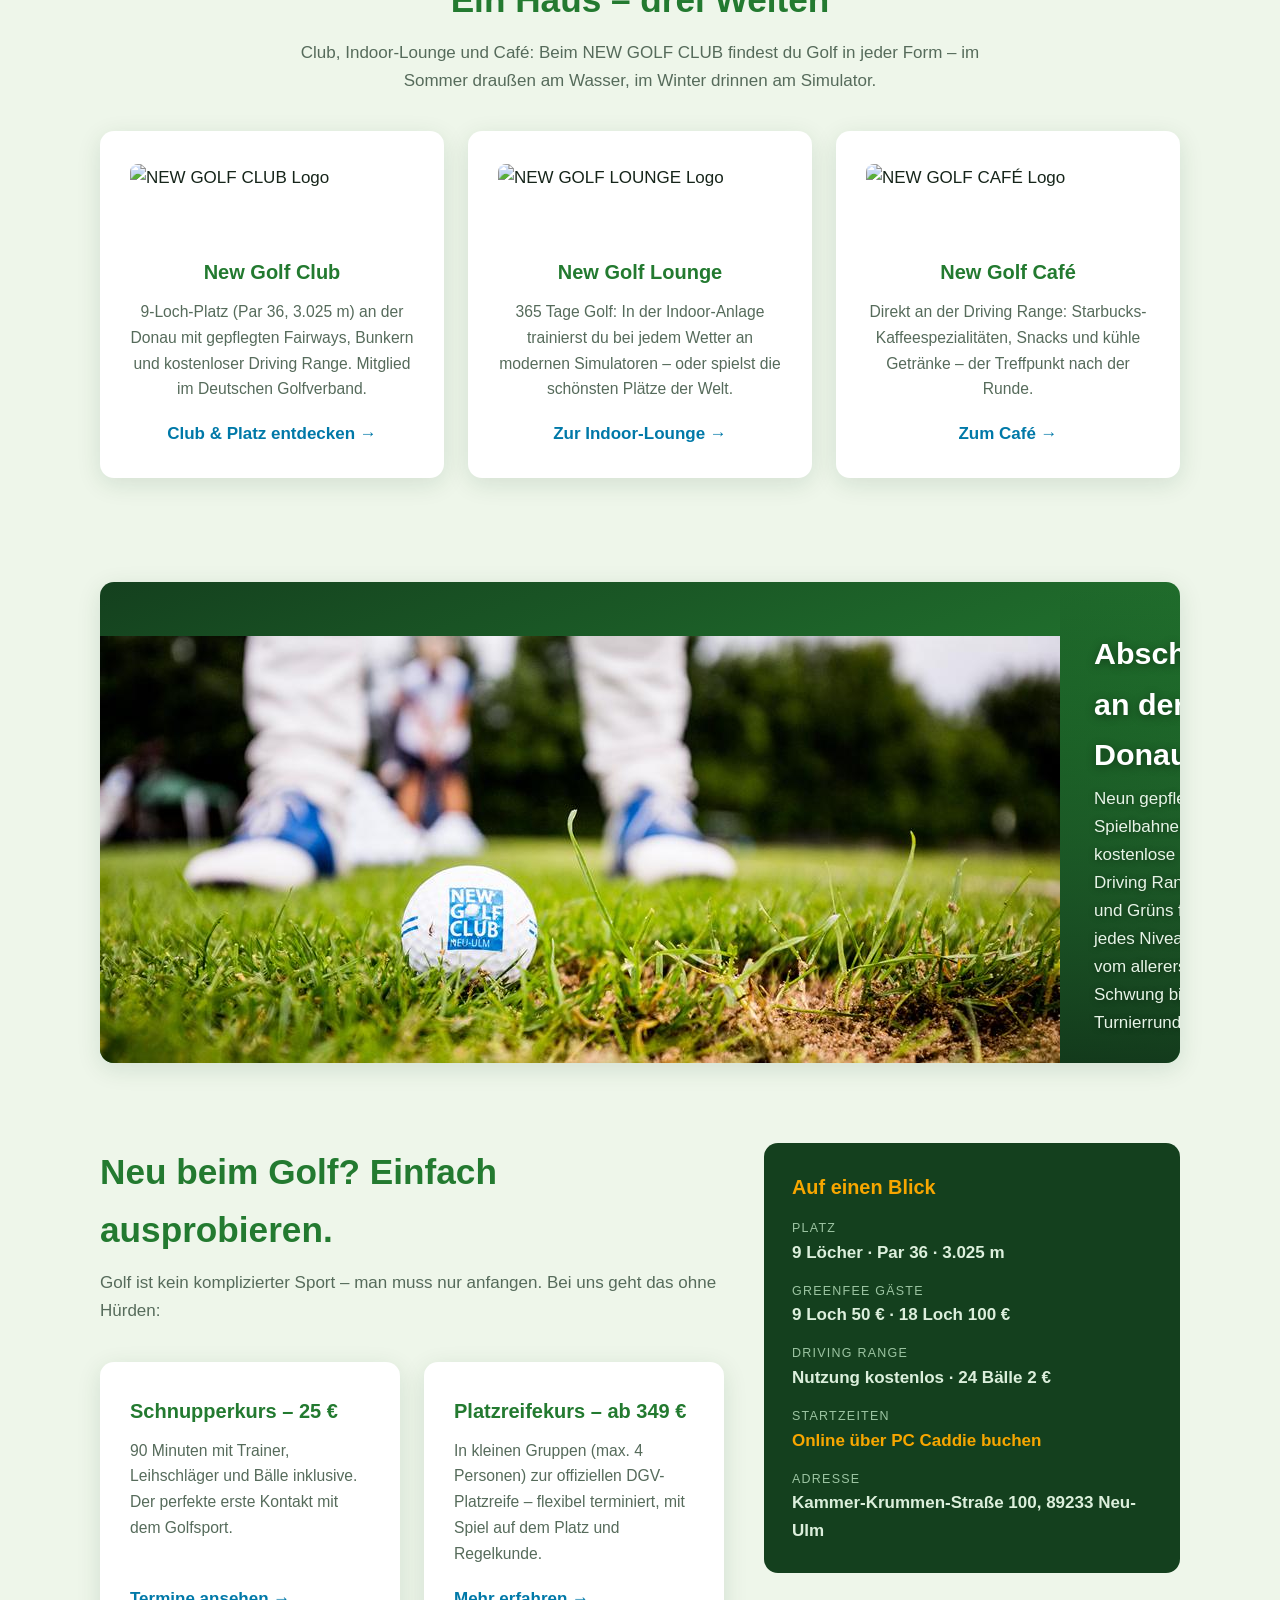
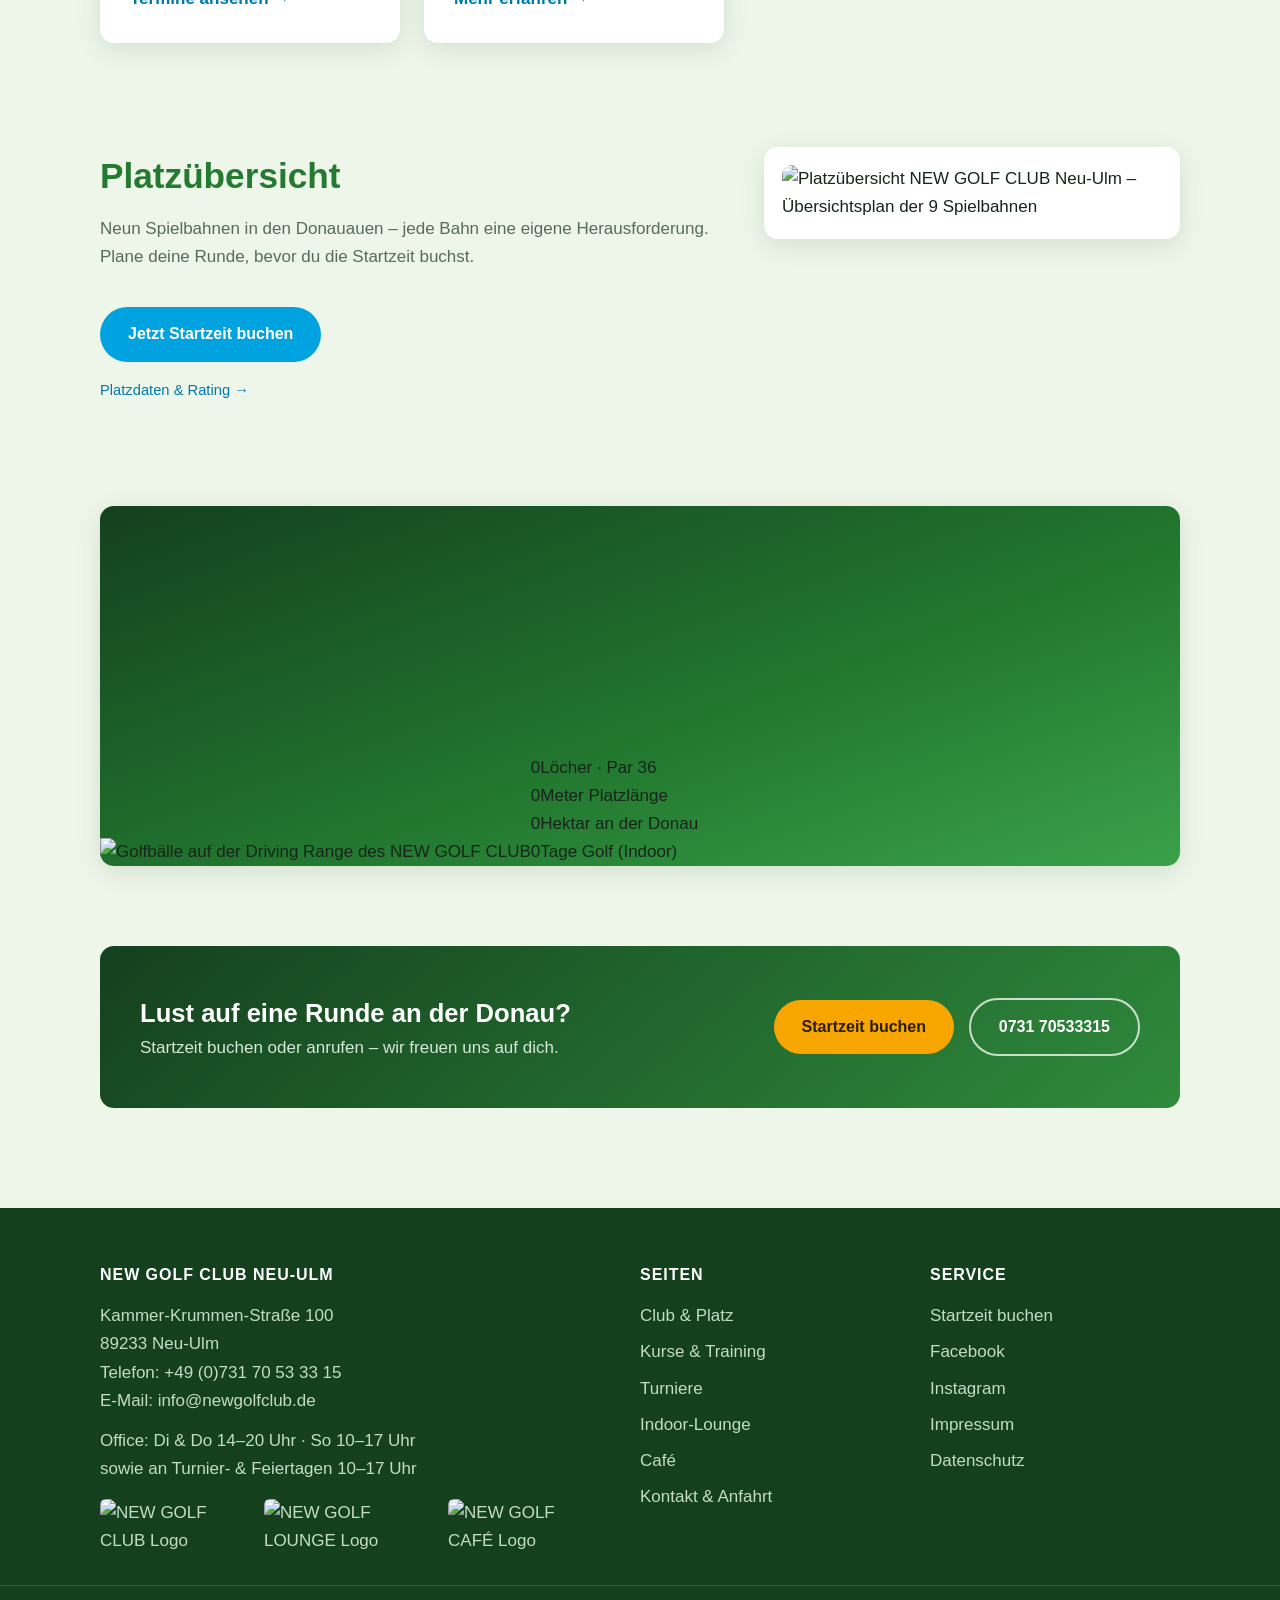
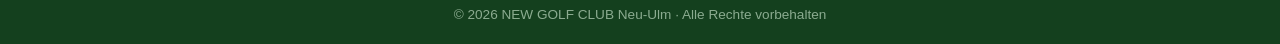
==== commit 35b404fe: "Update index.html" ====
--- a/index.html
+++ b/index.html
@@ -99,8 +99,8 @@
 
 <section class="section-tight">
   <div class="container">
-    <div class="photo-band reveal" role="img" aria-label="Willkommensbanner des NEW GOLF CLUB Neu-Ulm auf dem Golfgelände"
-         style="background-image: linear-gradient(rgba(15,52,24,.10), rgba(8,30,15,.35)), url('images/banner-willkommen.jpg');">
+    <div class="photo-band reveal">
+      <img class="band-img" src="images/banner-willkommen.jpg" alt="Willkommensbanner des NEW GOLF CLUB Neu-Ulm auf dem Golfgelände" loading="lazy">
       <div class="band-caption">
         <h3 data-en="Welcome to NEW GOLF CLUB">Willkommen im NEW GOLF CLUB</h3>
         <p data-en="Golf close to the city, right on the Danube – for members, guests and everyone who wants to give it a try.">Golf stadtnah, direkt an der Donau – für Mitglieder, Gäste und alle, die es einfach mal ausprobieren wollen.</p>
@@ -138,8 +138,8 @@
 
 <section class="section-tight">
   <div class="container">
-    <div class="photo-band tall reveal" role="img" aria-label="Golfball mit NEW-GOLF-CLUB-Logo im Gras, Spieler beim Abschlag im Hintergrund"
-         style="background-image: linear-gradient(rgba(15,52,24,.10), rgba(8,30,15,.40)), url('images/ball-gras.jpg');">
+    <div class="photo-band tall reveal">
+      <img class="band-img" src="images/ball-gras.jpg" alt="Golfball mit NEW-GOLF-CLUB-Logo im Gras, Spieler beim Abschlag im Hintergrund" loading="lazy">
       <div class="band-caption">
         <h3 data-en="Tee off on the Danube">Abschlag an der Donau</h3>
         <p data-en="Nine well-kept holes, a free driving range and greens for every skill level – from your very first swing to a competitive round.">Neun gepflegte Spielbahnen, eine kostenlose Driving Range und Grüns für jedes Niveau – vom allerersten Schwung bis zur Turnierrunde.</p>
@@ -199,6 +199,20 @@
 
 <section class="section-tight">
   <div class="container">
+    <div class="photo-band stats-band reveal">
+      <img class="band-img" src="images/range-baelle.jpg" alt="Golfbälle auf der Driving Range des NEW GOLF CLUB" loading="lazy">
+      <div class="stats-grid">
+        <div class="stat"><span class="stat-num" data-target="9">0</span><span class="stat-label" data-en="holes · par 36" data-de="Löcher · Par 36">Löcher · Par 36</span></div>
+        <div class="stat"><span class="stat-num" data-target="3025" data-suffix="&nbsp;m">0</span><span class="stat-label" data-en="course length" data-de="Meter Platzlänge">Meter Platzlänge</span></div>
+        <div class="stat"><span class="stat-num" data-target="30" data-suffix="+">0</span><span class="stat-label" data-en="hectares on the Danube" data-de="Hektar an der Donau">Hektar an der Donau</span></div>
+        <div class="stat"><span class="stat-num" data-target="365">0</span><span class="stat-label" data-en="days of golf (indoor)" data-de="Tage Golf (Indoor)">Tage Golf (Indoor)</span></div>
+      </div>
+    </div>
+  </div>
+</section>
+
+<section class="section-tight">
+  <div class="container">
     <div class="cta-band reveal">
       <div>
         <h2 data-en="Fancy a round on the Danube?">Lust auf eine Runde an der Donau?</h2>
--- a/css/style.css
+++ b/css/style.css
@@ -1,38 +1,48 @@
 /* ===================================================
    NEW GOLF CLUB Neu-Ulm – Stylesheet
-   Markenblau, Light/Dark Mode, Animationen
+   Rasengrün als Leitfarbe, Logo-Blau als Akzent
+   Light/Dark Mode, Animationen, Foto-Bänder
    =================================================== */
 
 :root {
+  /* Grün = Leitfarbe (Rasen/Fairway) */
+  --green: #3ba14a;          /* Rasengrün */
+  --green-mid: #2f8b3c;
+  --green-dark: #237a30;     /* Überschriften / Links-Akzent */
+  --green-deep: #14401e;     /* Header/Footer dunkelgrün */
+
+  /* Blau = Marken-Akzent (Logo) */
   --brand: #00a3e0;          /* Logo-Blau */
   --brand-dark: #0079a8;
-  --brand-deep: #063243;     /* Header/Footer Petrol */
-  --accent: #f7a600;         /* Lounge-Orange */
-  --bg: #f3f8fb;
-  --surface: #ffffff;
-  --text: #16232c;
-  --text-muted: #5a6b76;
-  --line: #e2ecf2;
+
+  /* Orange = Call-to-Action */
+  --accent: #f7a600;
+
+  --bg: #eef6ea;             /* zartes Grün-Weiß */
+  --surface: #ffffff;        /* Weiß wie Golfbälle */
+  --text: #16251a;
+  --text-muted: #566b5b;
+  --line: #d8e6d3;
   --notice-bg: #fff6df;
   --notice-line: #f0d896;
   --radius: 14px;
-  --shadow: 0 6px 24px rgba(6, 50, 67, 0.10);
+  --shadow: 0 6px 24px rgba(20, 64, 30, 0.12);
   --maxw: 1120px;
-  --hero-overlay-1: rgba(6, 50, 67, .82);
-  --hero-overlay-2: rgba(0, 121, 168, .55);
+  --hero-overlay-1: rgba(15, 52, 24, .82);
+  --hero-overlay-2: rgba(35, 122, 48, .48);
 }
 
 [data-theme="dark"] {
-  --bg: #0b141b;
-  --surface: #12212b;
-  --text: #e7f0f5;
-  --text-muted: #93a8b4;
-  --line: #1e3340;
+  --bg: #0c140d;
+  --surface: #14211a;
+  --text: #e8f2e9;
+  --text-muted: #97ac9c;
+  --line: #22382a;
   --notice-bg: #2a2413;
   --notice-line: #57491f;
   --shadow: 0 6px 24px rgba(0, 0, 0, 0.45);
-  --hero-overlay-1: rgba(4, 22, 31, .90);
-  --hero-overlay-2: rgba(0, 90, 128, .55);
+  --hero-overlay-1: rgba(6, 24, 12, .90);
+  --hero-overlay-2: rgba(25, 92, 38, .52);
 }
 
 * { margin: 0; padding: 0; box-sizing: border-box; }
@@ -48,7 +58,7 @@
 }
 
 img { max-width: 100%; display: block; }
-a { color: var(--brand-dark); text-decoration: none; }
+a { color: var(--brand-dark); text-decoration: none; }   /* Links = Blau-Akzent */
 [data-theme="dark"] a { color: #4dc3ee; }
 a:hover { text-decoration: underline; }
 
@@ -57,7 +67,7 @@
 /* ---------- Header / Navigation ---------- */
 .site-header {
   position: sticky; top: 0; z-index: 100;
-  background: var(--brand-deep);
+  background: var(--green-deep);
   box-shadow: 0 2px 12px rgba(0,0,0,.3);
 }
 .nav-wrap {
@@ -74,11 +84,11 @@
 
 .main-nav ul { list-style: none; display: flex; align-items: center; gap: 4px; }
 .main-nav a {
-  color: #dcebf3; padding: 9px 12px; border-radius: 8px;
+  color: #dcefdc; padding: 9px 12px; border-radius: 8px;
   font-size: .93rem; font-weight: 500; display: block;
 }
 .main-nav a:hover { background: rgba(255,255,255,.12); text-decoration: none; }
-.main-nav a.active { background: var(--brand); color: #ffffff; font-weight: 700; }
+.main-nav a.active { background: var(--green); color: #ffffff; font-weight: 700; }
 .main-nav a.cta-nav { background: var(--accent); color: #2a1d00; font-weight: 700; margin-left: 6px; }
 .main-nav a.cta-nav:hover { background: #ffb824; }
 
@@ -110,7 +120,7 @@
   background:
     linear-gradient(150deg, var(--hero-overlay-1) 20%, var(--hero-overlay-2) 100%),
     url("../images/hero-flag.jpg") center 35% / cover no-repeat,
-    linear-gradient(160deg, #063243 0%, #0079a8 60%, #00a3e0 100%);
+    linear-gradient(160deg, #14401e 0%, #237a30 55%, #3ba14a 100%);
 }
 .hero::after {
   content: ""; position: absolute; inset: auto 0 0 0; height: 90px;
@@ -125,7 +135,7 @@
   text-transform: uppercase; margin-bottom: 22px; backdrop-filter: blur(4px);
 }
 .hero h1 { font-size: clamp(2.1rem, 5vw, 3.4rem); line-height: 1.12; margin-bottom: 16px; text-shadow: 0 2px 14px rgba(0,0,0,.35); }
-.hero p.lead { font-size: clamp(1.05rem, 2vw, 1.25rem); max-width: 640px; color: #eaf5fa; margin-bottom: 34px; text-shadow: 0 1px 8px rgba(0,0,0,.3); }
+.hero p.lead { font-size: clamp(1.05rem, 2vw, 1.25rem); max-width: 640px; color: #ecf7ec; margin-bottom: 34px; text-shadow: 0 1px 8px rgba(0,0,0,.3); }
 .hero-small .hero-inner { padding: 64px 20px 130px; }
 
 .btn {
@@ -134,6 +144,7 @@
 }
 .btn:hover { text-decoration: none; transform: translateY(-2px); box-shadow: 0 8px 20px rgba(0,0,0,.25); }
 .btn-gold { background: var(--accent); color: #2a1d00; }
+.btn-green { background: var(--green); color: #ffffff; }
 .btn-ghost { border: 2px solid rgba(255,255,255,.75); color: #ffffff; margin-left: 10px; }
 .btn-blue { background: var(--brand); color: #ffffff; }
 @media (max-width: 560px) { .btn-ghost { margin-left: 0; margin-top: 12px; } }
@@ -152,8 +163,8 @@
 /* ---------- Sections ---------- */
 section { padding: 64px 0; }
 .section-tight { padding: 40px 0; }
-h2.section-title { font-size: clamp(1.6rem, 3.4vw, 2.2rem); color: var(--brand-dark); margin-bottom: 10px; }
-[data-theme="dark"] h2.section-title { color: #4dc3ee; }
+h2.section-title { font-size: clamp(1.6rem, 3.4vw, 2.2rem); color: var(--green-dark); margin-bottom: 10px; }
+[data-theme="dark"] h2.section-title { color: #7fd68f; }
 p.section-sub { color: var(--text-muted); max-width: 680px; margin-bottom: 36px; }
 .center { text-align: center; }
 .center p.section-sub { margin-left: auto; margin-right: auto; }
@@ -167,53 +178,95 @@
 .card {
   background: var(--surface); border-radius: var(--radius); box-shadow: var(--shadow);
   padding: 30px; display: flex; flex-direction: column;
-  transition: transform .25s ease, box-shadow .25s ease, background .35s ease;
-}
-.card:hover { transform: translateY(-6px); box-shadow: 0 14px 34px rgba(6,50,67,.16); }
+  border-top: 3px solid transparent;
+  transition: transform .25s ease, box-shadow .25s ease, background .35s ease, border-color .25s ease;
+}
+.card:hover { transform: translateY(-6px); box-shadow: 0 14px 34px rgba(20,64,30,.18); border-top-color: var(--green); }
 .card .logo-img { height: 74px; width: auto; margin-bottom: 18px; border-radius: 8px; align-self: flex-start; }
 .card .icon {
   width: 52px; height: 52px; border-radius: 14px; display: flex; align-items: center; justify-content: center;
-  background: linear-gradient(140deg, var(--brand-dark), var(--brand));
+  background: linear-gradient(140deg, var(--green-dark), var(--green));
   color: #fff; font-size: 1.5rem; margin-bottom: 18px;
 }
-.card h3 { color: var(--brand-dark); font-size: 1.25rem; margin-bottom: 10px; }
-[data-theme="dark"] .card h3 { color: #4dc3ee; }
+.card h3 { color: var(--green-dark); font-size: 1.25rem; margin-bottom: 10px; }
+[data-theme="dark"] .card h3 { color: #7fd68f; }
 .card p { color: var(--text-muted); font-size: .98rem; }
 .card .card-link { margin-top: auto; padding-top: 18px; font-weight: 700; }
 
+/* ---------- Foto-Bänder & Bild-Rahmen ---------- */
+/* Fallback: fehlt die Bilddatei, bleibt ein grüner Verlauf sichtbar */
+.photo-band {
+  position: relative;
+  border-radius: var(--radius);
+  box-shadow: var(--shadow);
+  background-color: var(--green-deep);
+  background-image: linear-gradient(160deg, #14401e 0%, #237a30 60%, #3ba14a 100%);
+  background-size: cover; background-position: center;
+  min-height: 360px;
+  display: flex; align-items: flex-end;
+  overflow: hidden;
+}
+.photo-band.tall { min-height: 460px; }
+.photo-band .band-caption {
+  width: 100%;
+  padding: 46px 34px 26px;
+  color: #ffffff;
+  background: linear-gradient(transparent, rgba(8, 30, 15, .78));
+}
+.photo-band .band-caption h3 { font-size: clamp(1.3rem, 3vw, 1.9rem); margin-bottom: 6px; text-shadow: 0 2px 10px rgba(0,0,0,.4); }
+.photo-band .band-caption p { color: #e7f4e7; max-width: 640px; text-shadow: 0 1px 6px rgba(0,0,0,.4); }
+
+.photo-frame {
+  border-radius: var(--radius);
+  box-shadow: var(--shadow);
+  background-color: var(--green-deep);
+  background-image: linear-gradient(160deg, #14401e 0%, #237a30 60%, #3ba14a 100%);
+  background-size: cover; background-position: center;
+  min-height: 320px; width: 100%;
+}
+.photo-frame.tall { min-height: 420px; }
+
+.photo-grid { display: grid; gap: 20px; grid-template-columns: 1fr 1fr; }
+@media (max-width: 760px) { .photo-grid { grid-template-columns: 1fr; } }
+
+figure.photo { margin: 0; }
+figure.photo img { width: 100%; border-radius: var(--radius); box-shadow: var(--shadow); }
+figure.photo figcaption { font-size: .88rem; color: var(--text-muted); margin-top: 8px; }
+
 /* ---------- Status-Leiste ---------- */
 .status-bar { background: var(--surface); border-radius: var(--radius); box-shadow: var(--shadow); padding: 26px 30px; transition: background .35s ease; }
-.status-bar h3 { color: var(--brand-dark); margin-bottom: 14px; }
-[data-theme="dark"] .status-bar h3 { color: #4dc3ee; }
+.status-bar h3 { color: var(--green-dark); margin-bottom: 14px; }
+[data-theme="dark"] .status-bar h3 { color: #7fd68f; }
 .status-grid { display: grid; grid-template-columns: repeat(auto-fit, minmax(180px, 1fr)); gap: 14px; }
 .status-item { background: var(--bg); border-radius: 10px; padding: 14px 16px; border: 1px solid var(--line); }
 .status-item .label { font-size: .78rem; letter-spacing: .1em; text-transform: uppercase; color: var(--text-muted); }
-.status-item .value { font-weight: 700; color: var(--brand-dark); }
-[data-theme="dark"] .status-item .value { color: #4dc3ee; }
+.status-item .value { font-weight: 700; color: var(--green-dark); }
+[data-theme="dark"] .status-item .value { color: #7fd68f; }
 
 /* ---------- Tabellen ---------- */
 .table-wrap { overflow-x: auto; background: var(--surface); border-radius: var(--radius); box-shadow: var(--shadow); }
 table { width: 100%; border-collapse: collapse; min-width: 480px; }
 th, td { text-align: left; padding: 14px 18px; border-bottom: 1px solid var(--line); }
-th { background: var(--brand-deep); color: #fff; font-size: .9rem; letter-spacing: .04em; }
+th { background: var(--green-deep); color: #fff; font-size: .9rem; letter-spacing: .04em; }
 tr:last-child td { border-bottom: none; }
-td strong { color: var(--brand-dark); }
-[data-theme="dark"] td strong { color: #4dc3ee; }
+td strong { color: var(--green-dark); }
+[data-theme="dark"] td strong { color: #7fd68f; }
 
 /* ---------- Preis-Boxen ---------- */
 .price-box { background: var(--surface); border-radius: var(--radius); box-shadow: var(--shadow); padding: 28px; text-align: center; transition: transform .25s ease, background .35s ease; }
 .price-box:hover { transform: translateY(-6px); }
-.price-box .price { font-size: 2rem; font-weight: 800; color: var(--brand-dark); }
-[data-theme="dark"] .price-box .price { color: #4dc3ee; }
+.price-box .price { font-size: 2rem; font-weight: 800; color: var(--green-dark); }
+[data-theme="dark"] .price-box .price { color: #7fd68f; }
 .price-box .per { color: var(--text-muted); font-size: .9rem; }
-.price-box h3 { color: var(--brand); margin-bottom: 8px; }
+.price-box h3 { color: var(--green); margin-bottom: 8px; }
+[data-theme="dark"] .price-box h3 { color: #7fd68f; }
 
 /* ---------- Split / Infobox ---------- */
 .split { display: grid; grid-template-columns: 1.2fr .8fr; gap: 40px; align-items: start; }
 @media (max-width: 900px) { .split { grid-template-columns: 1fr; } }
-.infobox { background: var(--brand-deep); color: #dcebf3; border-radius: var(--radius); padding: 28px; }
+.infobox { background: var(--green-deep); color: #dcefdc; border-radius: var(--radius); padding: 28px; }
 .infobox h3 { color: var(--accent); margin-bottom: 14px; }
-.infobox dt { font-size: .78rem; text-transform: uppercase; letter-spacing: .1em; color: #8fb6c8; margin-top: 14px; }
+.infobox dt { font-size: .78rem; text-transform: uppercase; letter-spacing: .1em; color: #9cc4a2; margin-top: 14px; }
 .infobox dd { font-weight: 600; }
 .infobox a { color: var(--accent); }
 
@@ -230,55 +283,56 @@
 
 /* ---------- CTA-Band ---------- */
 .cta-band {
-  background: linear-gradient(140deg, var(--brand-deep), var(--brand-dark));
+  background: linear-gradient(140deg, var(--green-deep), var(--green-mid));
   color: #fff; border-radius: var(--radius); padding: 46px 40px;
   display: flex; flex-wrap: wrap; align-items: center; justify-content: space-between; gap: 20px;
 }
 .cta-band h2 { font-size: 1.6rem; }
-.cta-band p { color: #c5dde9; }
+.cta-band p { color: #d4ead6; }
 
 /* ---------- Footer ---------- */
-.site-footer { background: var(--brand-deep); color: #b9d2de; margin-top: 60px; }
+.site-footer { background: var(--green-deep); color: #c3dcc6; margin-top: 60px; }
 .footer-grid {
   max-width: var(--maxw); margin: 0 auto; padding: 54px 20px 30px;
   display: grid; grid-template-columns: 2fr 1fr 1fr; gap: 40px;
 }
 @media (max-width: 800px) { .footer-grid { grid-template-columns: 1fr; } }
 .site-footer h4 { color: #fff; margin-bottom: 14px; font-size: 1rem; letter-spacing: .06em; text-transform: uppercase; }
-.site-footer a { color: #b9d2de; }
+.site-footer a { color: #c3dcc6; }
 .site-footer a:hover { color: var(--accent); }
 .site-footer ul { list-style: none; }
 .site-footer li { margin-bottom: 8px; }
 .footer-logos { display: flex; gap: 12px; margin-top: 16px; }
 .footer-logos img { height: 56px; width: auto; border-radius: 6px; }
-.footer-bottom { border-top: 1px solid rgba(255,255,255,.15); text-align: center; padding: 18px 20px; font-size: .85rem; color: #7fa2b2; }
+.footer-bottom { border-top: 1px solid rgba(255,255,255,.15); text-align: center; padding: 18px 20px; font-size: .85rem; color: #8bab90; }
 
 /* ---------- Dark-Mode Kontrast-Fixes ---------- */
-[data-theme="dark"] .main-nav a { color: #dcebf3; }
+[data-theme="dark"] .main-nav a { color: #dcefdc; }
 [data-theme="dark"] .main-nav a.active { color: #ffffff; }
 [data-theme="dark"] .main-nav a.cta-nav { color: #2a1d00; }
 [data-theme="dark"] .btn-gold { color: #2a1d00; }
 [data-theme="dark"] .btn-blue { color: #ffffff; }
+[data-theme="dark"] .btn-green { color: #ffffff; }
 [data-theme="dark"] .btn-ghost { color: #ffffff; }
 [data-theme="dark"] .infobox a { color: var(--accent); }
-[data-theme="dark"] .site-footer a { color: #b9d2de; }
+[data-theme="dark"] .site-footer a { color: #c3dcc6; }
 [data-theme="dark"] .site-footer a:hover { color: var(--accent); }
 
 /* ---------- Turnierkalender ---------- */
 .filter-chips { display: flex; flex-wrap: wrap; gap: 10px; margin-bottom: 30px; }
 .chip {
-  border: 2px solid var(--brand); background: transparent; color: var(--brand-dark);
+  border: 2px solid var(--green); background: transparent; color: var(--green-dark);
   border-radius: 999px; padding: 8px 18px; font-weight: 700; cursor: pointer;
   font-size: .9rem; transition: background .2s, color .2s;
 }
-[data-theme="dark"] .chip { color: #4dc3ee; }
-.chip:hover, .chip.active-chip { background: var(--brand); color: #ffffff; }
+[data-theme="dark"] .chip { color: #7fd68f; }
+.chip:hover, .chip.active-chip { background: var(--green); color: #ffffff; }
 [data-theme="dark"] .chip.active-chip { color: #ffffff; }
 
 .month-grid { display: grid; grid-template-columns: repeat(auto-fill, minmax(300px, 1fr)); gap: 24px; }
 .month-card { background: var(--surface); border-radius: var(--radius); box-shadow: var(--shadow); padding: 24px; transition: background .35s ease; }
-.month-card h3 { color: var(--brand-dark); border-bottom: 2px solid var(--brand); padding-bottom: 8px; margin-bottom: 14px; }
-[data-theme="dark"] .month-card h3 { color: #4dc3ee; }
+.month-card h3 { color: var(--green-dark); border-bottom: 2px solid var(--green); padding-bottom: 8px; margin-bottom: 14px; }
+[data-theme="dark"] .month-card h3 { color: #7fd68f; }
 .event-list { list-style: none; }
 .event-list li { display: flex; align-items: center; gap: 10px; padding: 7px 0; border-bottom: 1px solid var(--line); }
 .event-list li:last-child { border-bottom: none; }
@@ -289,8 +343,62 @@
 .legend-note { font-size: .9rem; color: var(--text-muted); margin-top: 24px; }
 
 /* ---------- Prose ---------- */
-.prose h2 { color: var(--brand-dark); margin: 34px 0 10px; font-size: 1.35rem; }
-.prose h3 { color: var(--brand); margin: 24px 0 8px; font-size: 1.1rem; }
-[data-theme="dark"] .prose h2 { color: #4dc3ee; }
+.prose h2 { color: var(--green-dark); margin: 34px 0 10px; font-size: 1.35rem; }
+.prose h3 { color: var(--green); margin: 24px 0 8px; font-size: 1.1rem; }
+[data-theme="dark"] .prose h2 { color: #7fd68f; }
+[data-theme="dark"] .prose h3 { color: #7fd68f; }
 .prose p, .prose ul { margin-bottom: 14px; }
 .prose ul { padding-left: 22px; }
+
+/* ---------- Turnierkalender v2 (fancy) ---------- */
+.cal-toolbar {
+  display: flex; flex-wrap: wrap; align-items: center; justify-content: space-between;
+  gap: 14px; margin-bottom: 28px;
+}
+.cal-toolbar .filter-chips { margin-bottom: 0; }
+.chip { display: inline-flex; align-items: center; gap: 8px; }
+.chip .cnt {
+  display: inline-flex; align-items: center; justify-content: center;
+  min-width: 22px; height: 20px; padding: 0 7px; border-radius: 999px;
+  background: rgba(59, 161, 74, .16); color: var(--green-dark);
+  font-size: .72rem; font-weight: 800; line-height: 1;
+}
+.chip.active-chip .cnt { background: rgba(255, 255, 255, .28); color: #ffffff; }
+[data-theme="dark"] .chip .cnt { color: #7fd68f; background: rgba(127, 214, 143, .16); }
+[data-theme="dark"] .chip.active-chip .cnt { color: #ffffff; }
+.cal-count { font-size: .92rem; color: var(--text-muted); font-weight: 600; margin: 0; }
+.cal-count strong { color: var(--green-dark); font-size: 1.05rem; }
+[data-theme="dark"] .cal-count strong { color: #7fd68f; }
+
+.month-grid { grid-template-columns: repeat(auto-fill, minmax(320px, 1fr)); }
+.month-card {
+  padding: 0; overflow: hidden; border: 1px solid var(--line);
+  display: flex; flex-direction: column;
+}
+.month-card:hover { transform: translateY(-4px); box-shadow: 0 16px 36px rgba(20, 64, 30, .18); }
+.month-card .month-head {
+  background: linear-gradient(135deg, var(--green-deep), var(--green-mid));
+  color: #ffffff; padding: 15px 20px;
+  display: flex; align-items: baseline; justify-content: space-between; gap: 10px;
+}
+.month-card .month-head h3 { color: #ffffff; border: 0; margin: 0; padding: 0; font-size: 1.15rem; }
+[data-theme="dark"] .month-card .month-head h3 { color: #ffffff; }
+.month-card .month-head .m-count { font-size: .76rem; color: #d4ead6; font-weight: 700; white-space: nowrap; }
+.month-card .event-list { padding: 8px 16px 14px; }
+.month-card .event-list li {
+  gap: 10px; padding: 9px 8px; border-radius: 10px; flex-wrap: wrap;
+  border-bottom: 1px solid var(--line);
+  border-left: 4px solid transparent;
+  transition: background .18s ease;
+}
+.month-card .event-list li:last-child { border-bottom: 1px solid var(--line); }
+.month-card .event-list li:hover { background: rgba(59, 161, 74, .08); }
+.event-cta {
+  margin-left: auto; flex: 0 0 auto;
+  background: var(--green); color: #ffffff !important; text-decoration: none;
+  font-size: .76rem; font-weight: 700; padding: 5px 14px; border-radius: 999px;
+  transition: background .18s ease, transform .15s ease;
+}
+.event-cta:hover { background: var(--green-dark); transform: translateY(-1px); text-decoration: none; }
+.month-card.is-empty { display: none; }
+.event-list li.is-hidden { display: none; }
